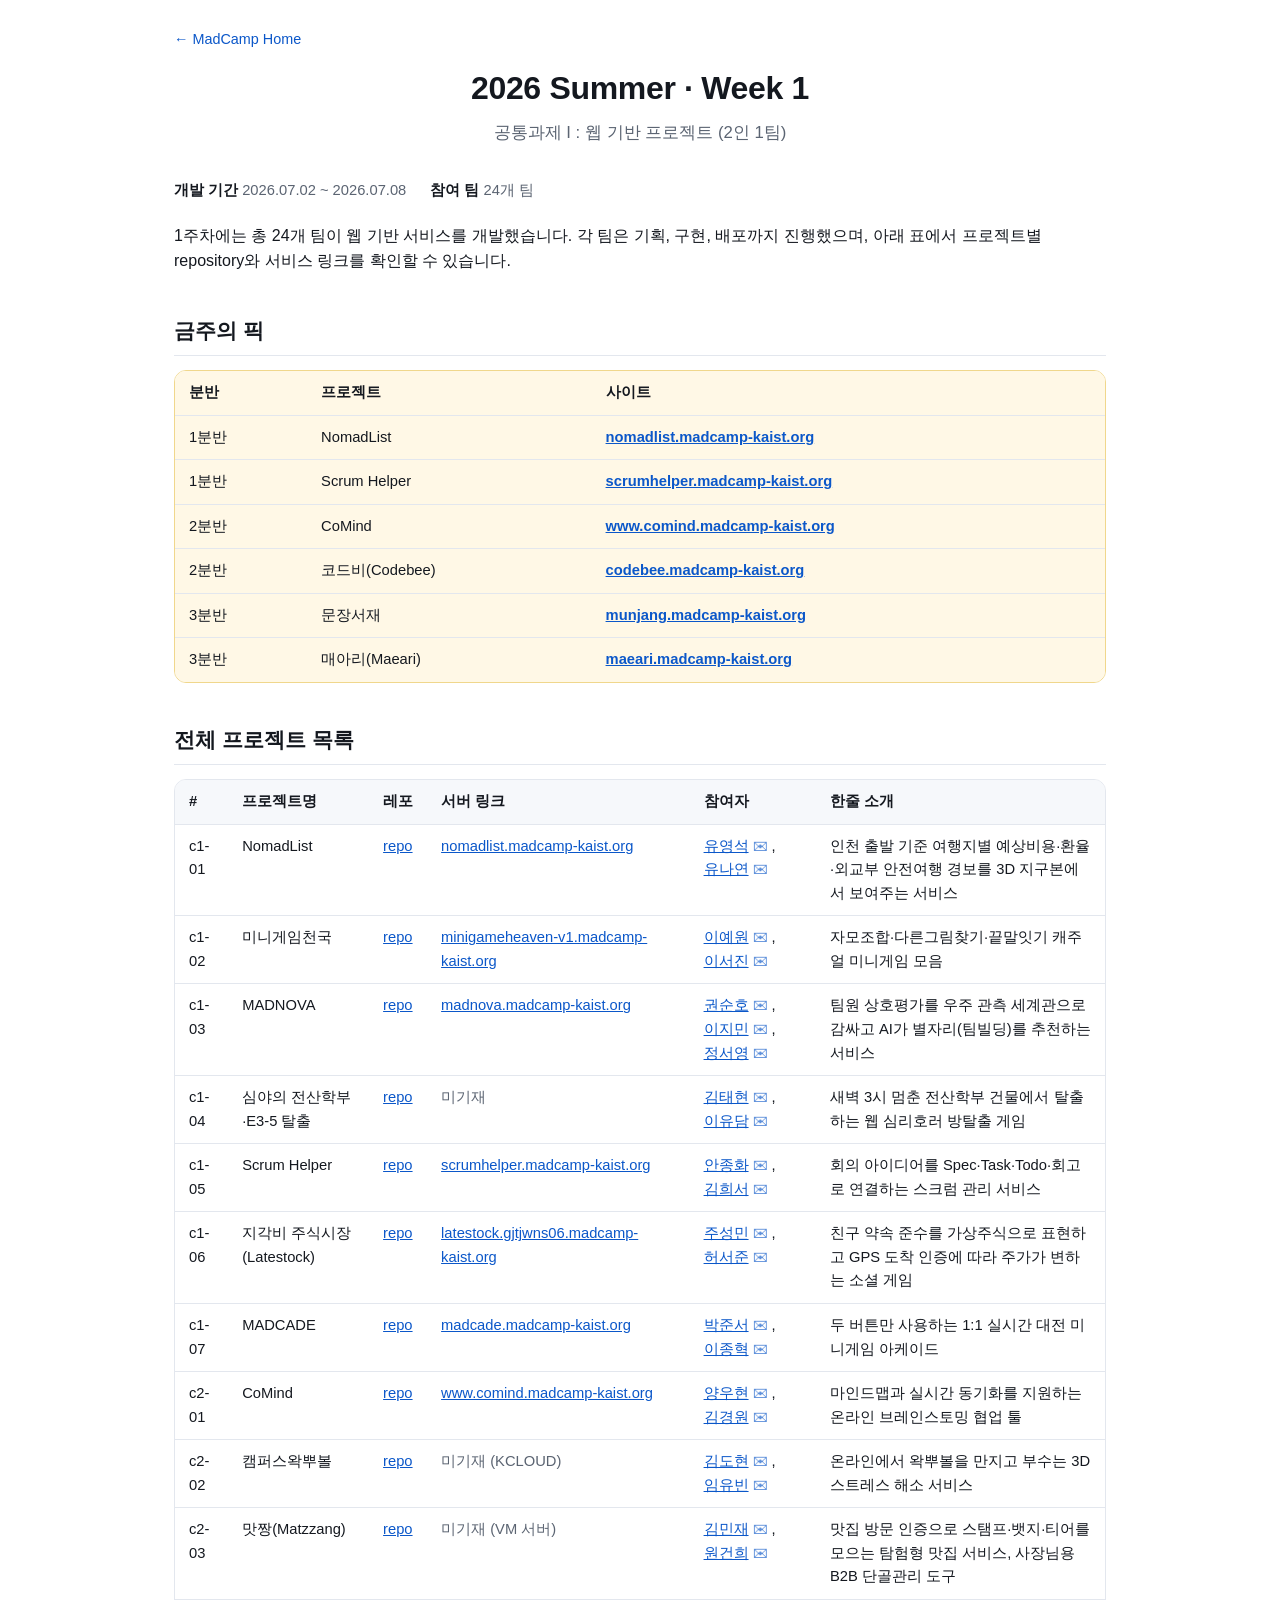
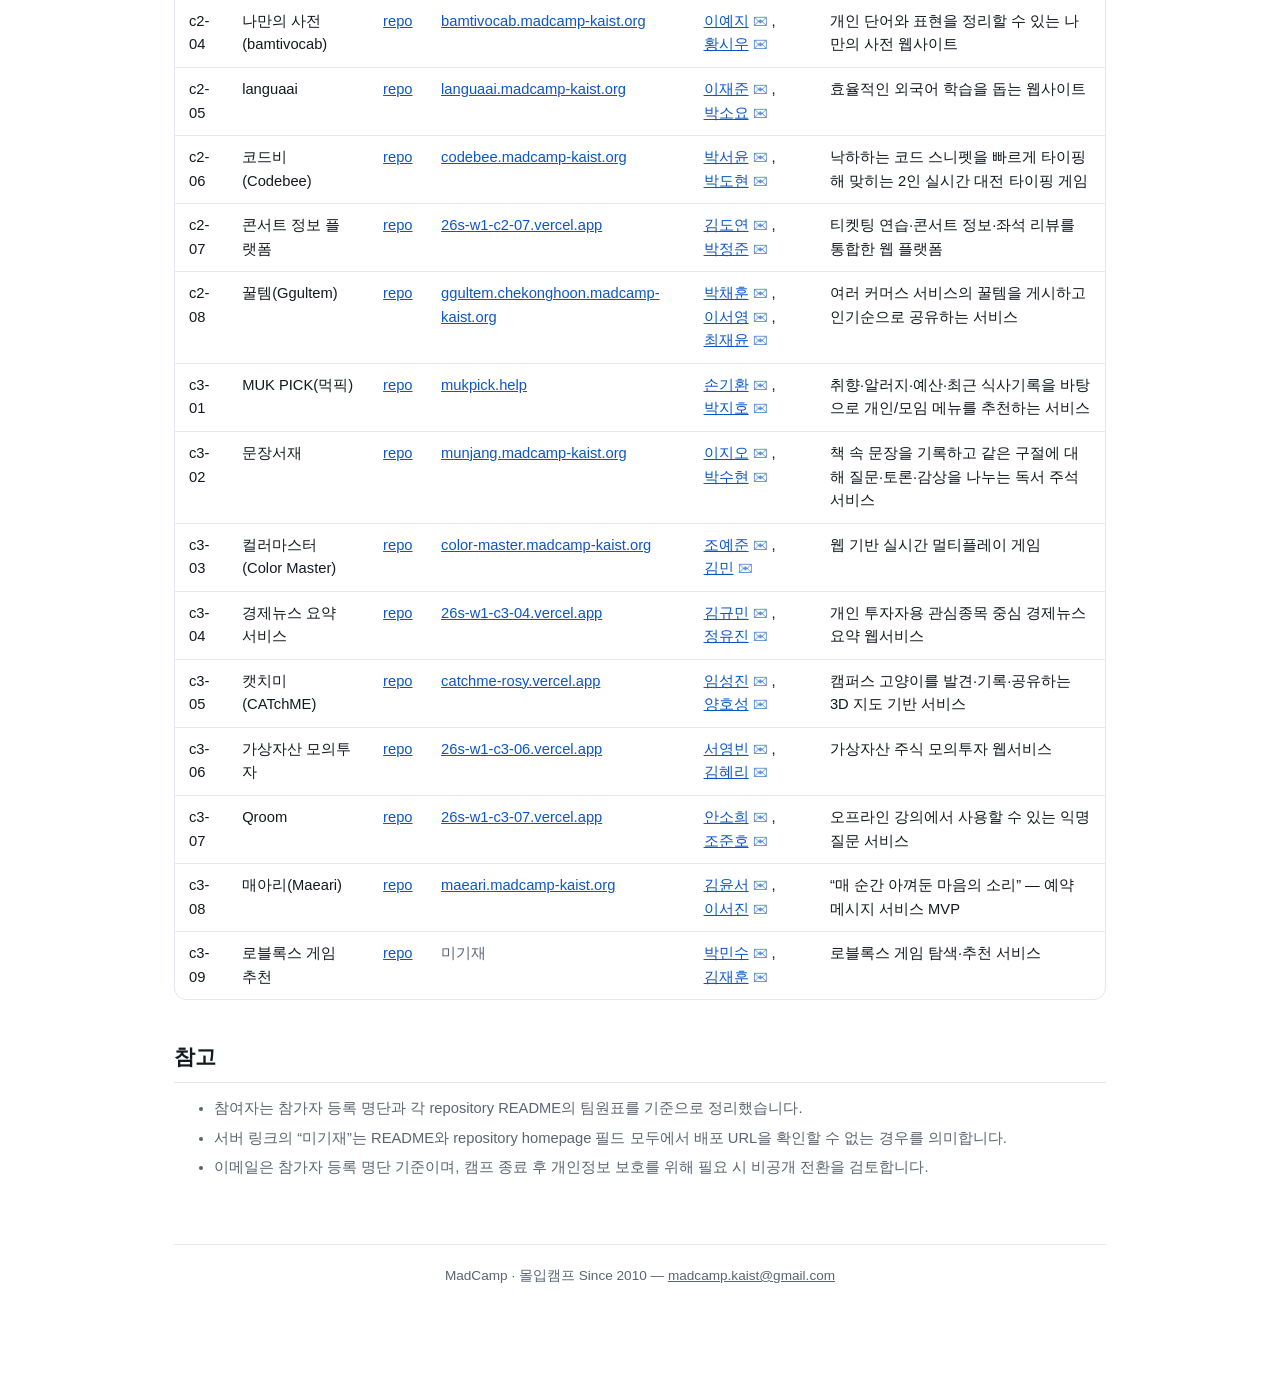
==== archive/2026-summer/week1/index.html @ 5dda91c1 "feat: initial MadCamp Pages site with Week 1 archive Clean standalone HTML archive (no repo chrome) " ====
<!doctype html>
<html lang="ko">
<head>
<meta charset="utf-8" />
<meta name="viewport" content="width=device-width, initial-scale=1" />
<title>2026 Summer · Week 1 — MadCamp Archive</title>
<meta name="description" content="MadCamp 2026 여름학기 1주차 프로젝트 아카이브: 24개 팀 레포, 배포 링크, 참여자, 소개" />
<link rel="stylesheet" href="../../../assets/style.css" />
</head>
<body>
<div class="wrap">

<p class="crumb"><a href="../../../">← MadCamp Home</a></p>

<header class="hero" style="padding-top:8px;">
  <h1>2026 Summer · Week 1</h1>
  <p class="tagline">공통과제 I : 웹 기반 프로젝트 (2인 1팀)</p>
</header>

<div class="meta-row">
  <span><strong>개발 기간</strong> 2026.07.02 ~ 2026.07.08</span>
  <span><strong>참여 팀</strong> 24개 팀</span>
</div>

<p>1주차에는 총 24개 팀이 웹 기반 서비스를 개발했습니다. 각 팀은 기획, 구현, 배포까지 진행했으며, 아래 표에서 프로젝트별 repository와 서비스 링크를 확인할 수 있습니다.</p>

<h2>금주의 픽</h2>
<div class="table-scroll">
<table class="picks">
<thead><tr><th>분반</th><th>프로젝트</th><th>사이트</th></tr></thead>
<tbody>
<tr><td>1분반</td><td>NomadList</td><td><a href="https://nomadlist.madcamp-kaist.org">nomadlist.madcamp-kaist.org</a></td></tr>
<tr><td>1분반</td><td>Scrum Helper</td><td><a href="https://scrumhelper.madcamp-kaist.org">scrumhelper.madcamp-kaist.org</a></td></tr>
<tr><td>2분반</td><td>CoMind</td><td><a href="https://www.comind.madcamp-kaist.org">www.comind.madcamp-kaist.org</a></td></tr>
<tr><td>2분반</td><td>코드비(Codebee)</td><td><a href="https://codebee.madcamp-kaist.org">codebee.madcamp-kaist.org</a></td></tr>
<tr><td>3분반</td><td>문장서재</td><td><a href="https://munjang.madcamp-kaist.org">munjang.madcamp-kaist.org</a></td></tr>
<tr><td>3분반</td><td>매아리(Maeari)</td><td><a href="https://maeari.madcamp-kaist.org">maeari.madcamp-kaist.org</a></td></tr>
</tbody>
</table>
</div>

<h2>전체 프로젝트 목록</h2>
<div class="table-scroll">
<table>
<thead><tr><th>#</th><th>프로젝트명</th><th>레포</th><th>서버 링크</th><th>참여자</th><th>한줄 소개</th></tr></thead>
<tbody>

<tr><td>c1-01</td><td>NomadList</td><td><a href="https://github.com/madcamp-official/26s-w1-c1-01">repo</a></td><td><a href="https://nomadlist.madcamp-kaist.org">nomadlist.madcamp-kaist.org</a></td>
<td class="people"><a href="https://github.com/yskstuff">유영석</a><a class="mail" href="mailto:yskstuff@kaist.ac.kr">✉</a>, <a href="https://github.com/yxxnxyxxn">유나연</a><a class="mail" href="mailto:y0xnxyx0n@gmail.com">✉</a></td>
<td>인천 출발 기준 여행지별 예상비용·환율·외교부 안전여행 경보를 3D 지구본에서 보여주는 서비스</td></tr>

<tr><td>c1-02</td><td>미니게임천국</td><td><a href="https://github.com/madcamp-official/26s-w1-c1-02">repo</a></td><td><a href="https://minigameheaven-v1.madcamp-kaist.org">minigameheaven-v1.madcamp-kaist.org</a></td>
<td class="people"><a href="https://github.com/ywlee1127">이예원</a><a class="mail" href="mailto:ywlovejk1127@naver.com">✉</a>, <a href="https://github.com/seojinnlee">이서진</a><a class="mail" href="mailto:leeseojin28@naver.com">✉</a></td>
<td>자모조합·다른그림찾기·끝말잇기 캐주얼 미니게임 모음</td></tr>

<tr><td>c1-03</td><td>MADNOVA</td><td><a href="https://github.com/madcamp-official/26s-w1-c1-03">repo</a></td><td><a href="https://madnova.madcamp-kaist.org">madnova.madcamp-kaist.org</a></td>
<td class="people"><a href="https://github.com/rth934">권순호</a><a class="mail" href="mailto:rnjstnsgh0524@gmail.com">✉</a>, <a href="https://github.com/ljm030206">이지민</a><a class="mail" href="mailto:ljm030206@kaist.ac.kr">✉</a>, <a href="https://github.com/seooyy">정서영</a><a class="mail" href="mailto:seoyoung040124@naver.com">✉</a></td>
<td>팀원 상호평가를 우주 관측 세계관으로 감싸고 AI가 별자리(팀빌딩)를 추천하는 서비스</td></tr>

<tr><td>c1-04</td><td>심야의 전산학부·E3-5 탈출</td><td><a href="https://github.com/madcamp-official/26s-w1-c1-04">repo</a></td><td class="muted">미기재</td>
<td class="people"><a href="https://github.com/terry2549">김태현</a><a class="mail" href="mailto:terry2549@kaist.ac.kr">✉</a>, <a href="https://github.com/omok00">이유담</a><a class="mail" href="mailto:yudam3825@gmail.com">✉</a></td>
<td>새벽 3시 멈춘 전산학부 건물에서 탈출하는 웹 심리호러 방탈출 게임</td></tr>

<tr><td>c1-05</td><td>Scrum Helper</td><td><a href="https://github.com/madcamp-official/26s-w1-c1-05">repo</a></td><td><a href="https://scrumhelper.madcamp-kaist.org">scrumhelper.madcamp-kaist.org</a></td>
<td class="people"><a href="https://github.com/anjonghwa0">안종화</a><a class="mail" href="mailto:anjonghwa@kaist.ac.kr">✉</a>, <a href="https://github.com/grace0068">김희서</a><a class="mail" href="mailto:graceheeseo@gmail.com">✉</a></td>
<td>회의 아이디어를 Spec·Task·Todo·회고로 연결하는 스크럼 관리 서비스</td></tr>

<tr><td>c1-06</td><td>지각비 주식시장(Latestock)</td><td><a href="https://github.com/madcamp-official/26s-w1-c1-06">repo</a></td><td><a href="https://latestock.gjtjwns06.madcamp-kaist.org">latestock.gjtjwns06.madcamp-kaist.org</a></td>
<td class="people"><a href="https://github.com/iconflorinity">주성민</a><a class="mail" href="mailto:iconflorinity@kaist.ac.kr">✉</a>, <a href="https://github.com/gjtjwns06-ui">허서준</a><a class="mail" href="mailto:gjtjwns06@gmail.com">✉</a></td>
<td>친구 약속 준수를 가상주식으로 표현하고 GPS 도착 인증에 따라 주가가 변하는 소셜 게임</td></tr>

<tr><td>c1-07</td><td>MADCADE</td><td><a href="https://github.com/madcamp-official/26s-w1-c1-07">repo</a></td><td><a href="https://madcade.madcamp-kaist.org">madcade.madcamp-kaist.org</a></td>
<td class="people"><a href="https://github.com/bjsbest">박준서</a><a class="mail" href="mailto:bjsbest0326@gmail.com">✉</a>, <a href="https://github.com/jonghklee">이종혁</a><a class="mail" href="mailto:jonghklee@naver.com">✉</a></td>
<td>두 버튼만 사용하는 1:1 실시간 대전 미니게임 아케이드</td></tr>

<tr><td>c2-01</td><td>CoMind</td><td><a href="https://github.com/madcamp-official/26s-w1-c2-01">repo</a></td><td><a href="https://www.comind.madcamp-kaist.org">www.comind.madcamp-kaist.org</a></td>
<td class="people"><a href="https://github.com/hyun020215">양우현</a><a class="mail" href="mailto:hyun020215@kaist.ac.kr">✉</a>, <a href="https://github.com/kkw610">김경원</a><a class="mail" href="mailto:kkw61976@gmail.com">✉</a></td>
<td>마인드맵과 실시간 동기화를 지원하는 온라인 브레인스토밍 협업 툴</td></tr>

<tr><td>c2-02</td><td>캠퍼스왁뿌볼</td><td><a href="https://github.com/madcamp-official/26s-w1-c2-02">repo</a></td><td class="muted">미기재 (KCLOUD)</td>
<td class="people"><a href="https://github.com/KimDoDohyeon">김도현</a><a class="mail" href="mailto:dh0802172839@kaist.ac.kr">✉</a>, <a href="https://github.com/lunar-yoobin">임유빈</a><a class="mail" href="mailto:angla2002@snu.ac.kr">✉</a></td>
<td>온라인에서 왁뿌볼을 만지고 부수는 3D 스트레스 해소 서비스</td></tr>

<tr><td>c2-03</td><td>맛짱(Matzzang)</td><td><a href="https://github.com/madcamp-official/26s-w1-c2-03">repo</a></td><td class="muted">미기재 (VM 서버)</td>
<td class="people"><a href="https://github.com/Kminj2296">김민재</a><a class="mail" href="mailto:mjkim2296@unist.ac.kr">✉</a>, <a href="https://github.com/wongunhui0514">원건희</a><a class="mail" href="mailto:for20wgh0514@kaist.ac.kr">✉</a></td>
<td>맛집 방문 인증으로 스탬프·뱃지·티어를 모으는 탐험형 맛집 서비스, 사장님용 B2B 단골관리 도구</td></tr>

<tr><td>c2-04</td><td>나만의 사전(bamtivocab)</td><td><a href="https://github.com/madcamp-official/26s-w1-c2-04">repo</a></td><td><a href="https://bamtivocab.madcamp-kaist.org">bamtivocab.madcamp-kaist.org</a></td>
<td class="people"><a href="https://github.com/yeochi369">이예지</a><a class="mail" href="mailto:yeochi369@kaist.ac.kr">✉</a>, <a href="https://github.com/ssiuuuuuu">황시우</a><a class="mail" href="mailto:hwangshiwoo1@naver.com">✉</a></td>
<td>개인 단어와 표현을 정리할 수 있는 나만의 사전 웹사이트</td></tr>

<tr><td>c2-05</td><td>languaai</td><td><a href="https://github.com/madcamp-official/26s-w1-c2-05">repo</a></td><td><a href="https://languaai.madcamp-kaist.org">languaai.madcamp-kaist.org</a></td>
<td class="people"><a href="https://github.com/dannyiscard">이재준</a><a class="mail" href="mailto:danny020514@kaist.ac.kr">✉</a>, <a href="https://github.com/oyossss">박소요</a><a class="mail" href="mailto:parksoyo134@sookmyung.ac.kr">✉</a></td>
<td>효율적인 외국어 학습을 돕는 웹사이트</td></tr>

<tr><td>c2-06</td><td>코드비(Codebee)</td><td><a href="https://github.com/madcamp-official/26s-w1-c2-06">repo</a></td><td><a href="https://codebee.madcamp-kaist.org">codebee.madcamp-kaist.org</a></td>
<td class="people"><a href="https://github.com/banunas">박서윤</a><a class="mail" href="mailto:seoyoon1@ewha.ac.kr">✉</a>, <a href="https://github.com/dotori235">박도현</a><a class="mail" href="mailto:pdohyun4307@gmail.com">✉</a></td>
<td>낙하하는 코드 스니펫을 빠르게 타이핑해 맞히는 2인 실시간 대전 타이핑 게임</td></tr>

<tr><td>c2-07</td><td>콘서트 정보 플랫폼</td><td><a href="https://github.com/madcamp-official/26s-w1-c2-07">repo</a></td><td><a href="https://26s-w1-c2-07.vercel.app">26s-w1-c2-07.vercel.app</a></td>
<td class="people"><a href="https://github.com/doyeonid">김도연</a><a class="mail" href="mailto:doyeon05@hanyang.ac.kr">✉</a>, <a href="https://github.com/jungjun0708">박정준</a><a class="mail" href="mailto:jungjun0708@g.skku.edu">✉</a></td>
<td>티켓팅 연습·콘서트 정보·좌석 리뷰를 통합한 웹 플랫폼</td></tr>

<tr><td>c2-08</td><td>꿀템(Ggultem)</td><td><a href="https://github.com/madcamp-official/26s-w1-c2-08">repo</a></td><td><a href="https://ggultem.chekonghoon.madcamp-kaist.org">ggultem.chekonghoon.madcamp-kaist.org</a></td>
<td class="people"><a href="https://github.com/chek737">박채훈</a><a class="mail" href="mailto:chekonghoon@gmail.com">✉</a>, <a href="https://github.com/sksy930">이서영</a><a class="mail" href="mailto:sy951020@gmail.com">✉</a>, <a href="https://github.com/Jaeyun-18">최재윤</a><a class="mail" href="mailto:yun031122@kaist.ac.kr">✉</a></td>
<td>여러 커머스 서비스의 꿀템을 게시하고 인기순으로 공유하는 서비스</td></tr>

<tr><td>c3-01</td><td>MUK PICK(먹픽)</td><td><a href="https://github.com/madcamp-official/26s-w1-c3-01">repo</a></td><td><a href="https://www.mukpick.help">mukpick.help</a></td>
<td class="people"><a href="https://github.com/Kihwan819">손기환</a><a class="mail" href="mailto:skh4535@kaist.ac.kr">✉</a>, <a href="https://github.com/batiger00">박지호</a><a class="mail" href="mailto:batiger00@unist.ac.kr">✉</a></td>
<td>취향·알러지·예산·최근 식사기록을 바탕으로 개인/모임 메뉴를 추천하는 서비스</td></tr>

<tr><td>c3-02</td><td>문장서재</td><td><a href="https://github.com/madcamp-official/26s-w1-c3-02">repo</a></td><td><a href="https://munjang.madcamp-kaist.org">munjang.madcamp-kaist.org</a></td>
<td class="people"><a href="https://github.com/easy0131">이지오</a><a class="mail" href="mailto:easy_o@kaist.ac.kr">✉</a>, <a href="https://github.com/suh1088">박수현</a><a class="mail" href="mailto:suh1088@naver.com">✉</a></td>
<td>책 속 문장을 기록하고 같은 구절에 대해 질문·토론·감상을 나누는 독서 주석 서비스</td></tr>

<tr><td>c3-03</td><td>컬러마스터(Color Master)</td><td><a href="https://github.com/madcamp-official/26s-w1-c3-03">repo</a></td><td><a href="https://color-master.madcamp-kaist.org">color-master.madcamp-kaist.org</a></td>
<td class="people"><a href="https://github.com/jossi-jossi">조예준</a><a class="mail" href="mailto:yjc030627@kaist.ac.kr">✉</a>, <a href="https://github.com/7immin">김민</a><a class="mail" href="mailto:rlaals19@ewha.ac.kr">✉</a></td>
<td>웹 기반 실시간 멀티플레이 게임</td></tr>

<tr><td>c3-04</td><td>경제뉴스 요약 서비스</td><td><a href="https://github.com/madcamp-official/26s-w1-c3-04">repo</a></td><td><a href="https://26s-w1-c3-04.vercel.app">26s-w1-c3-04.vercel.app</a></td>
<td class="people"><a href="https://github.com/rbalskim">김규민</a><a class="mail" href="mailto:gyumin3789@gmail.com">✉</a>, <a href="https://github.com/yujin923">정유진</a><a class="mail" href="mailto:ekdtlsdmssnrn@naver.com">✉</a></td>
<td>개인 투자자용 관심종목 중심 경제뉴스 요약 웹서비스</td></tr>

<tr><td>c3-05</td><td>캣치미(CATchME)</td><td><a href="https://github.com/madcamp-official/26s-w1-c3-05">repo</a></td><td><a href="https://catchme-rosy.vercel.app">catchme-rosy.vercel.app</a></td>
<td class="people"><a href="https://github.com/nounmoumn">임성진</a><a class="mail" href="mailto:limsj289714@gmail.com">✉</a>, <a href="https://github.com/hoseong02">양호성</a><a class="mail" href="mailto:yhs0405@kaist.ac.kr">✉</a></td>
<td>캠퍼스 고양이를 발견·기록·공유하는 3D 지도 기반 서비스</td></tr>

<tr><td>c3-06</td><td>가상자산 모의투자</td><td><a href="https://github.com/madcamp-official/26s-w1-c3-06">repo</a></td><td><a href="https://26s-w1-c3-06.vercel.app">26s-w1-c3-06.vercel.app</a></td>
<td class="people"><a href="https://github.com/izayoieosd">서영빈</a><a class="mail" href="mailto:emissary@kaist.ac.kr">✉</a>, <a href="https://github.com/ireyhye">김혜리</a><a class="mail" href="mailto:hrbelle@gmail.com">✉</a></td>
<td>가상자산 주식 모의투자 웹서비스</td></tr>

<tr><td>c3-07</td><td>Qroom</td><td><a href="https://github.com/madcamp-official/26s-w1-c3-07">repo</a></td><td><a href="https://26s-w1-c3-07.vercel.app">26s-w1-c3-07.vercel.app</a></td>
<td class="people"><a href="https://github.com/soheean1370">안소희</a><a class="mail" href="mailto:soheean1370@gmail.com">✉</a>, <a href="https://github.com/milleion">조준호</a><a class="mail" href="mailto:junhojo@kaist.ac.kr">✉</a></td>
<td>오프라인 강의에서 사용할 수 있는 익명 질문 서비스</td></tr>

<tr><td>c3-08</td><td>매아리(Maeari)</td><td><a href="https://github.com/madcamp-official/26s-w1-c3-08">repo</a></td><td><a href="https://maeari.madcamp-kaist.org">maeari.madcamp-kaist.org</a></td>
<td class="people"><a href="https://github.com/westyoon">김윤서</a><a class="mail" href="mailto:yoonseo1130@naver.com">✉</a>, <a href="https://github.com/tjwls8912">이서진</a><a class="mail" href="mailto:tjwls8912@kaist.ac.kr">✉</a></td>
<td>&ldquo;매 순간 아껴둔 마음의 소리&rdquo; — 예약 메시지 서비스 MVP</td></tr>

<tr><td>c3-09</td><td>로블록스 게임 추천</td><td><a href="https://github.com/madcamp-official/26s-w1-c3-09">repo</a></td><td class="muted">미기재</td>
<td class="people"><a href="https://github.com/miinspp">박민수</a><a class="mail" href="mailto:qkralstn8332@hanyang.ac.kr">✉</a>, <a href="https://github.com/superloser030">김재훈</a><a class="mail" href="mailto:sunboy7594@gmail.com">✉</a></td>
<td>로블록스 게임 탐색·추천 서비스</td></tr>

</tbody>
</table>
</div>

<h2>참고</h2>
<ul class="notes">
<li>참여자는 참가자 등록 명단과 각 repository README의 팀원표를 기준으로 정리했습니다.</li>
<li>서버 링크의 &ldquo;미기재&rdquo;는 README와 repository homepage 필드 모두에서 배포 URL을 확인할 수 없는 경우를 의미합니다.</li>
<li>이메일은 참가자 등록 명단 기준이며, 캠프 종료 후 개인정보 보호를 위해 필요 시 비공개 전환을 검토합니다.</li>
</ul>

<footer>
  MadCamp · 몰입캠프 Since 2010 — <a href="mailto:madcamp.kaist@gmail.com">madcamp.kaist@gmail.com</a>
</footer>

</div>
</body>
</html>
---- assets/style.css ----
:root {
  --accent: #004191;
  --accent-soft: #e8f0fc;
  --bg: #ffffff;
  --bg-elevated: #f6f8fb;
  --text: #14181f;
  --text-muted: #5b6472;
  --border: #e3e7ee;
  --pick-bg: #fff8e6;
  --pick-border: #f0d78c;
  --radius: 12px;
  --max-width: 980px;
  --link: #0b57c9;
}

@media (prefers-color-scheme: dark) {
  :root {
    --accent: #6ba0ff;
    --accent-soft: #16233b;
    --bg: #0f1115;
    --bg-elevated: #171a21;
    --text: #e7eaf0;
    --text-muted: #9aa3b2;
    --border: #262b34;
    --pick-bg: #241f10;
    --pick-border: #4a3c14;
    --link: #7fb0ff;
  }
}

:root[data-theme="dark"] {
  --accent: #6ba0ff;
  --accent-soft: #16233b;
  --bg: #0f1115;
  --bg-elevated: #171a21;
  --text: #e7eaf0;
  --text-muted: #9aa3b2;
  --border: #262b34;
  --pick-bg: #241f10;
  --pick-border: #4a3c14;
  --link: #7fb0ff;
}

:root[data-theme="light"] {
  --accent: #004191;
  --accent-soft: #e8f0fc;
  --bg: #ffffff;
  --bg-elevated: #f6f8fb;
  --text: #14181f;
  --text-muted: #5b6472;
  --border: #e3e7ee;
  --pick-bg: #fff8e6;
  --pick-border: #f0d78c;
  --link: #0b57c9;
}

* { box-sizing: border-box; }

body {
  margin: 0;
  background: var(--bg);
  color: var(--text);
  font-family: -apple-system, BlinkMacSystemFont, "Segoe UI", Pretendard, "Apple SD Gothic Neo", Roboto, Helvetica, Arial, sans-serif;
  line-height: 1.6;
  font-size: 16px;
}

.wrap {
  max-width: var(--max-width);
  margin: 0 auto;
  padding: 0 24px 96px;
}

.banner {
  width: 100%;
  max-height: 220px;
  object-fit: cover;
  display: block;
}

header.hero {
  text-align: center;
  padding: 40px 0 8px;
}

header.hero h1 {
  font-size: 2rem;
  margin: 0 0 6px;
  letter-spacing: -0.01em;
}

header.hero p.tagline {
  color: var(--text-muted);
  margin: 0 0 20px;
  font-size: 1.05rem;
}

.badges {
  display: flex;
  gap: 8px;
  justify-content: center;
  flex-wrap: wrap;
  margin-bottom: 16px;
}

.badge {
  display: inline-block;
  background: var(--accent);
  color: #fff;
  font-size: 0.75rem;
  font-weight: 600;
  padding: 5px 12px;
  border-radius: 999px;
  letter-spacing: 0.02em;
}

.nav-links {
  display: flex;
  gap: 18px;
  justify-content: center;
  flex-wrap: wrap;
  margin-bottom: 32px;
  font-size: 0.95rem;
}

.nav-links a { color: var(--link); text-decoration: none; font-weight: 600; }
.nav-links a:hover { text-decoration: underline; }

.crumb {
  font-size: 0.9rem;
  color: var(--text-muted);
  margin: 28px 0 4px;
}
.crumb a { color: var(--link); text-decoration: none; }
.crumb a:hover { text-decoration: underline; }

h2 {
  font-size: 1.3rem;
  margin: 40px 0 14px;
  padding-bottom: 8px;
  border-bottom: 1px solid var(--border);
}

h3 {
  font-size: 1.05rem;
  margin: 28px 0 10px;
}

p { color: var(--text); }
p.muted, .muted { color: var(--text-muted); }

a { color: var(--link); }

.meta-row {
  display: flex;
  gap: 24px;
  flex-wrap: wrap;
  margin: 4px 0 20px;
  font-size: 0.92rem;
  color: var(--text-muted);
}
.meta-row strong { color: var(--text); }

.table-scroll {
  overflow-x: auto;
  border: 1px solid var(--border);
  border-radius: var(--radius);
  margin: 14px 0 8px;
}

table {
  border-collapse: collapse;
  width: 100%;
  font-size: 0.92rem;
  min-width: 640px;
}

th, td {
  padding: 10px 14px;
  text-align: left;
  border-bottom: 1px solid var(--border);
  vertical-align: top;
}

th {
  background: var(--bg-elevated);
  font-weight: 600;
  white-space: nowrap;
  position: sticky;
  top: 0;
}

tr:last-child td { border-bottom: none; }
tr:hover td { background: var(--bg-elevated); }

table.picks td:nth-child(3) a {
  font-weight: 600;
}

table.picks {
  background: var(--pick-bg);
}
table.picks th {
  background: var(--pick-bg);
}
.table-scroll:has(table.picks) {
  border-color: var(--pick-border);
}

.mono { font-variant-numeric: tabular-nums; }

.people a { white-space: nowrap; margin-right: 4px; }
.mail { opacity: 0.65; text-decoration: none; }
.mail:hover { opacity: 1; }

.status-done { color: #1a8a4a; font-weight: 600; }
.status-progress { color: var(--accent); font-weight: 600; }
.status-pending { color: var(--text-muted); }

ul.notes { color: var(--text-muted); font-size: 0.92rem; }
ul.notes li { margin-bottom: 6px; }

footer {
  margin-top: 64px;
  padding-top: 20px;
  border-top: 1px solid var(--border);
  text-align: center;
  color: var(--text-muted);
  font-size: 0.85rem;
}
footer a { color: var(--text-muted); }
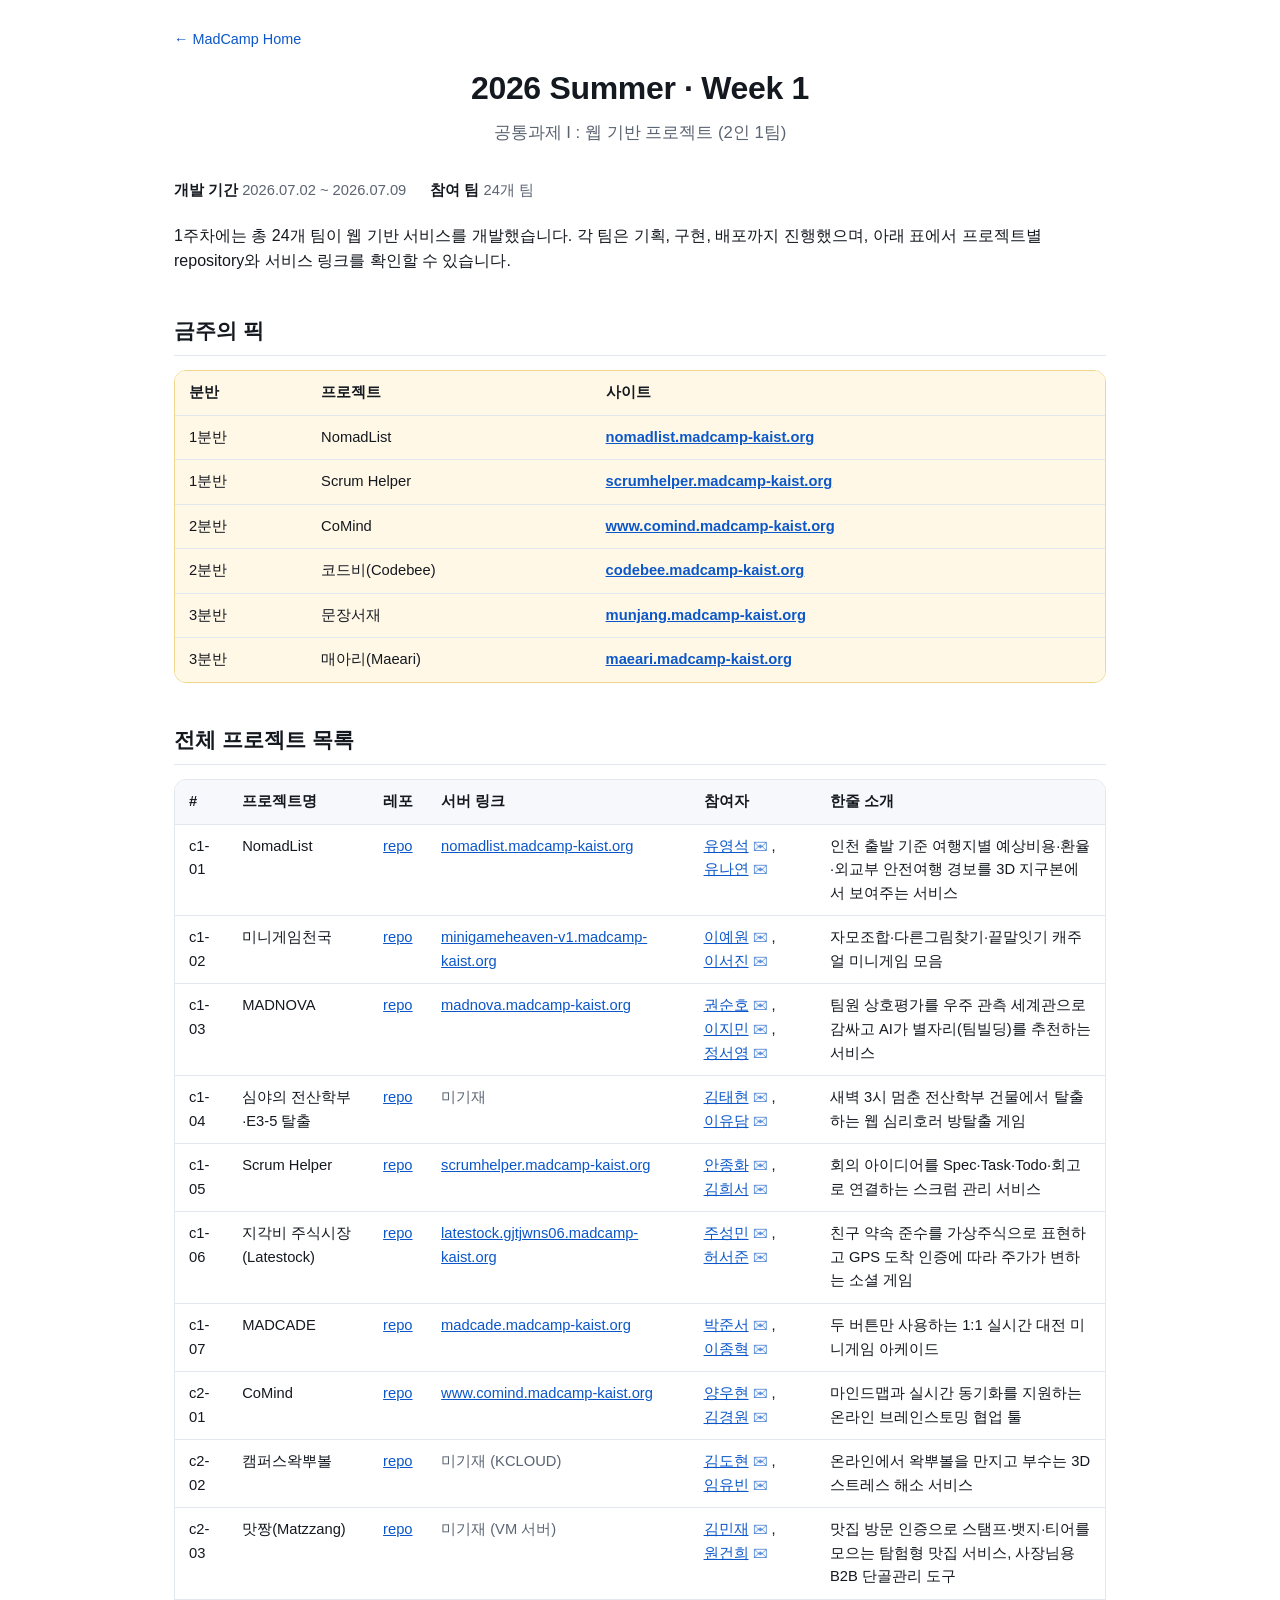
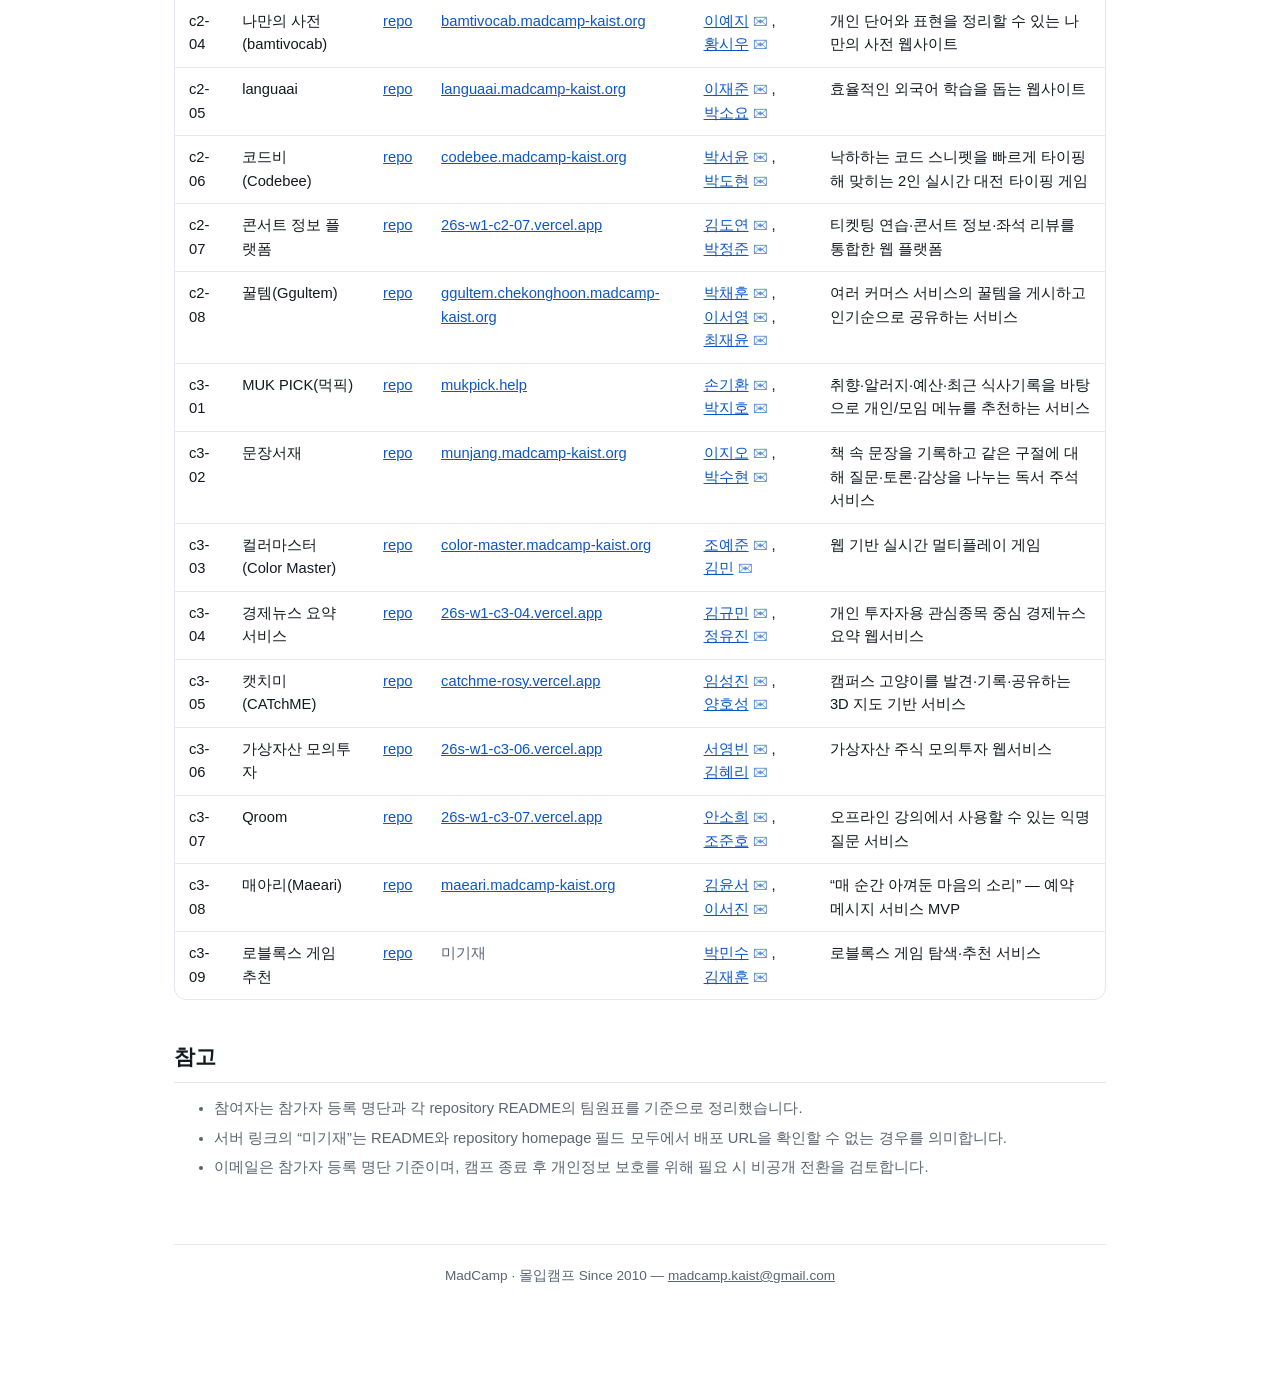
==== commit c543d0d2: "fix: correct Week 1 end date to 2026.07.09 Co-Authored-By: Claude Sonnet 5 <noreply@anthropic.com>" ====
--- a/archive/2026-summer/week1/index.html
+++ b/archive/2026-summer/week1/index.html
@@ -18,7 +18,7 @@
 </header>
 
 <div class="meta-row">
-  <span><strong>개발 기간</strong> 2026.07.02 ~ 2026.07.08</span>
+  <span><strong>개발 기간</strong> 2026.07.02 ~ 2026.07.09</span>
   <span><strong>참여 팀</strong> 24개 팀</span>
 </div>
 
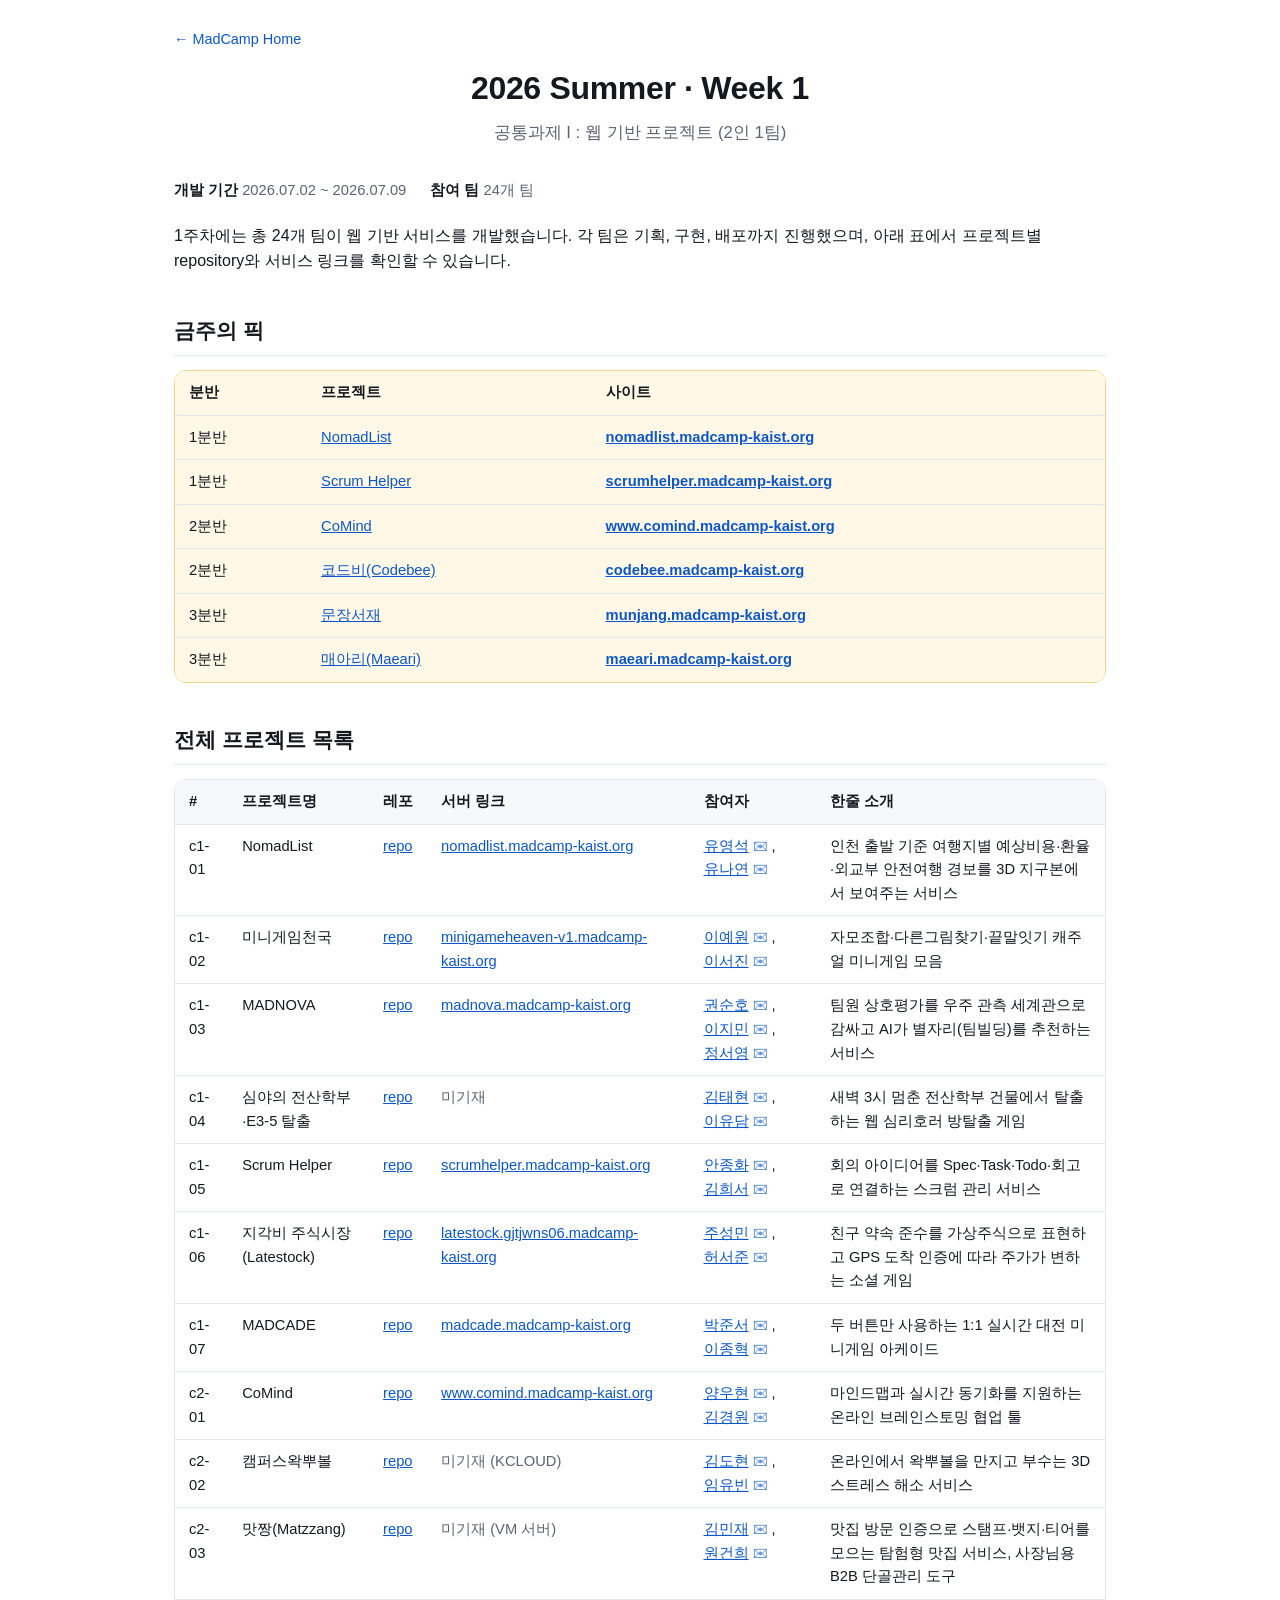
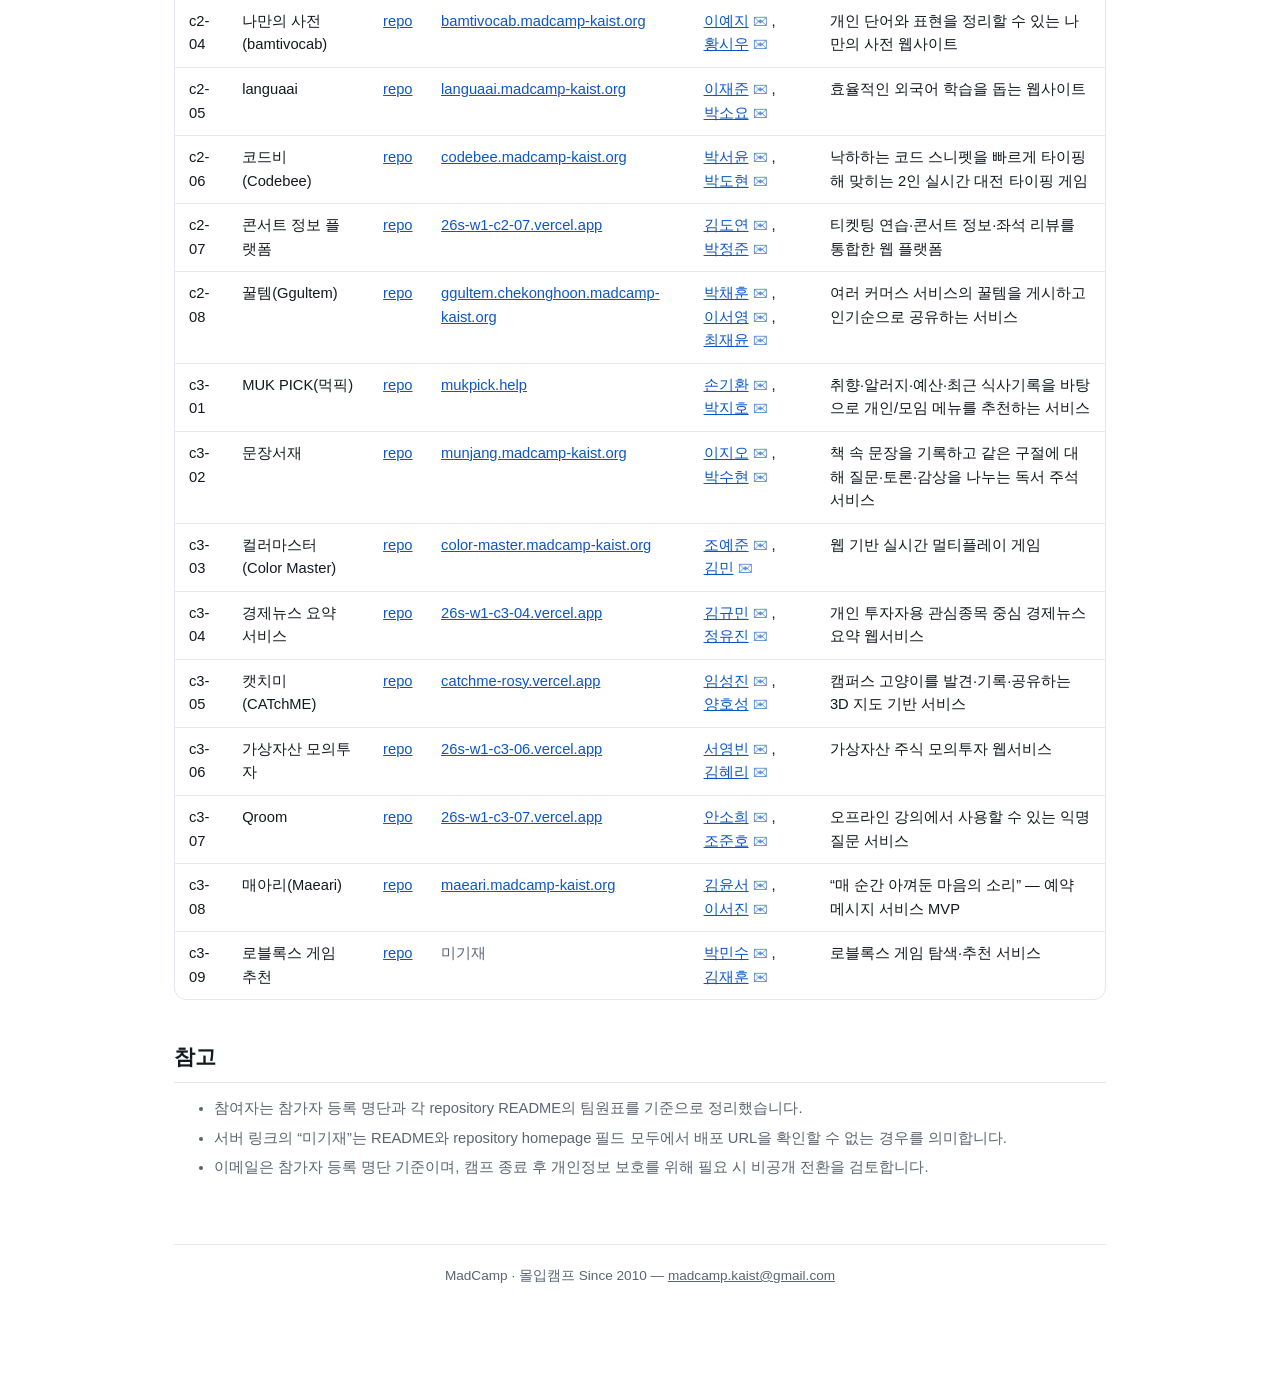
==== commit 808601aa: "feat: link 금주의 픽 project names to their repos Co-Authored-By: Claude Sonnet 5 <noreply@anthropic.com" ====
--- a/archive/2026-summer/week1/index.html
+++ b/archive/2026-summer/week1/index.html
@@ -29,12 +29,12 @@
 <table class="picks">
 <thead><tr><th>분반</th><th>프로젝트</th><th>사이트</th></tr></thead>
 <tbody>
-<tr><td>1분반</td><td>NomadList</td><td><a href="https://nomadlist.madcamp-kaist.org">nomadlist.madcamp-kaist.org</a></td></tr>
-<tr><td>1분반</td><td>Scrum Helper</td><td><a href="https://scrumhelper.madcamp-kaist.org">scrumhelper.madcamp-kaist.org</a></td></tr>
-<tr><td>2분반</td><td>CoMind</td><td><a href="https://www.comind.madcamp-kaist.org">www.comind.madcamp-kaist.org</a></td></tr>
-<tr><td>2분반</td><td>코드비(Codebee)</td><td><a href="https://codebee.madcamp-kaist.org">codebee.madcamp-kaist.org</a></td></tr>
-<tr><td>3분반</td><td>문장서재</td><td><a href="https://munjang.madcamp-kaist.org">munjang.madcamp-kaist.org</a></td></tr>
-<tr><td>3분반</td><td>매아리(Maeari)</td><td><a href="https://maeari.madcamp-kaist.org">maeari.madcamp-kaist.org</a></td></tr>
+<tr><td>1분반</td><td><a href="https://github.com/madcamp-official/26s-w1-c1-01">NomadList</a></td><td><a href="https://nomadlist.madcamp-kaist.org">nomadlist.madcamp-kaist.org</a></td></tr>
+<tr><td>1분반</td><td><a href="https://github.com/madcamp-official/26s-w1-c1-05">Scrum Helper</a></td><td><a href="https://scrumhelper.madcamp-kaist.org">scrumhelper.madcamp-kaist.org</a></td></tr>
+<tr><td>2분반</td><td><a href="https://github.com/madcamp-official/26s-w1-c2-01">CoMind</a></td><td><a href="https://www.comind.madcamp-kaist.org">www.comind.madcamp-kaist.org</a></td></tr>
+<tr><td>2분반</td><td><a href="https://github.com/madcamp-official/26s-w1-c2-06">코드비(Codebee)</a></td><td><a href="https://codebee.madcamp-kaist.org">codebee.madcamp-kaist.org</a></td></tr>
+<tr><td>3분반</td><td><a href="https://github.com/madcamp-official/26s-w1-c3-02">문장서재</a></td><td><a href="https://munjang.madcamp-kaist.org">munjang.madcamp-kaist.org</a></td></tr>
+<tr><td>3분반</td><td><a href="https://github.com/madcamp-official/26s-w1-c3-08">매아리(Maeari)</a></td><td><a href="https://maeari.madcamp-kaist.org">maeari.madcamp-kaist.org</a></td></tr>
 </tbody>
 </table>
 </div>
--- a/assets/style.css
+++ b/assets/style.css
@@ -71,11 +71,17 @@
   padding: 0 24px 96px;
 }
 
+.hero-card {
+  background: #ffffff;
+  padding: 28px 0 36px;
+}
+
 .banner {
+  display: block;
   width: 100%;
-  max-height: 220px;
-  object-fit: cover;
-  display: block;
+  max-width: 280px;
+  height: auto;
+  margin: 0 auto;
 }
 
 header.hero {
@@ -93,6 +99,23 @@
   color: var(--text-muted);
   margin: 0 0 20px;
   font-size: 1.05rem;
+}
+
+/* .hero-card is a fixed white surface (matches the banner image's
+   white background) so its text/links stay dark-on-white in both
+   themes instead of following the page's dark-mode variables. */
+.hero-card header.hero h1,
+.hero-card header.hero p.tagline {
+  color: #14181f;
+}
+.hero-card header.hero p.tagline {
+  color: #5b6472;
+}
+.hero-card .badge {
+  background: #004191;
+}
+.hero-card .nav-links a {
+  color: #0b57c9;
 }
 
 .badges {
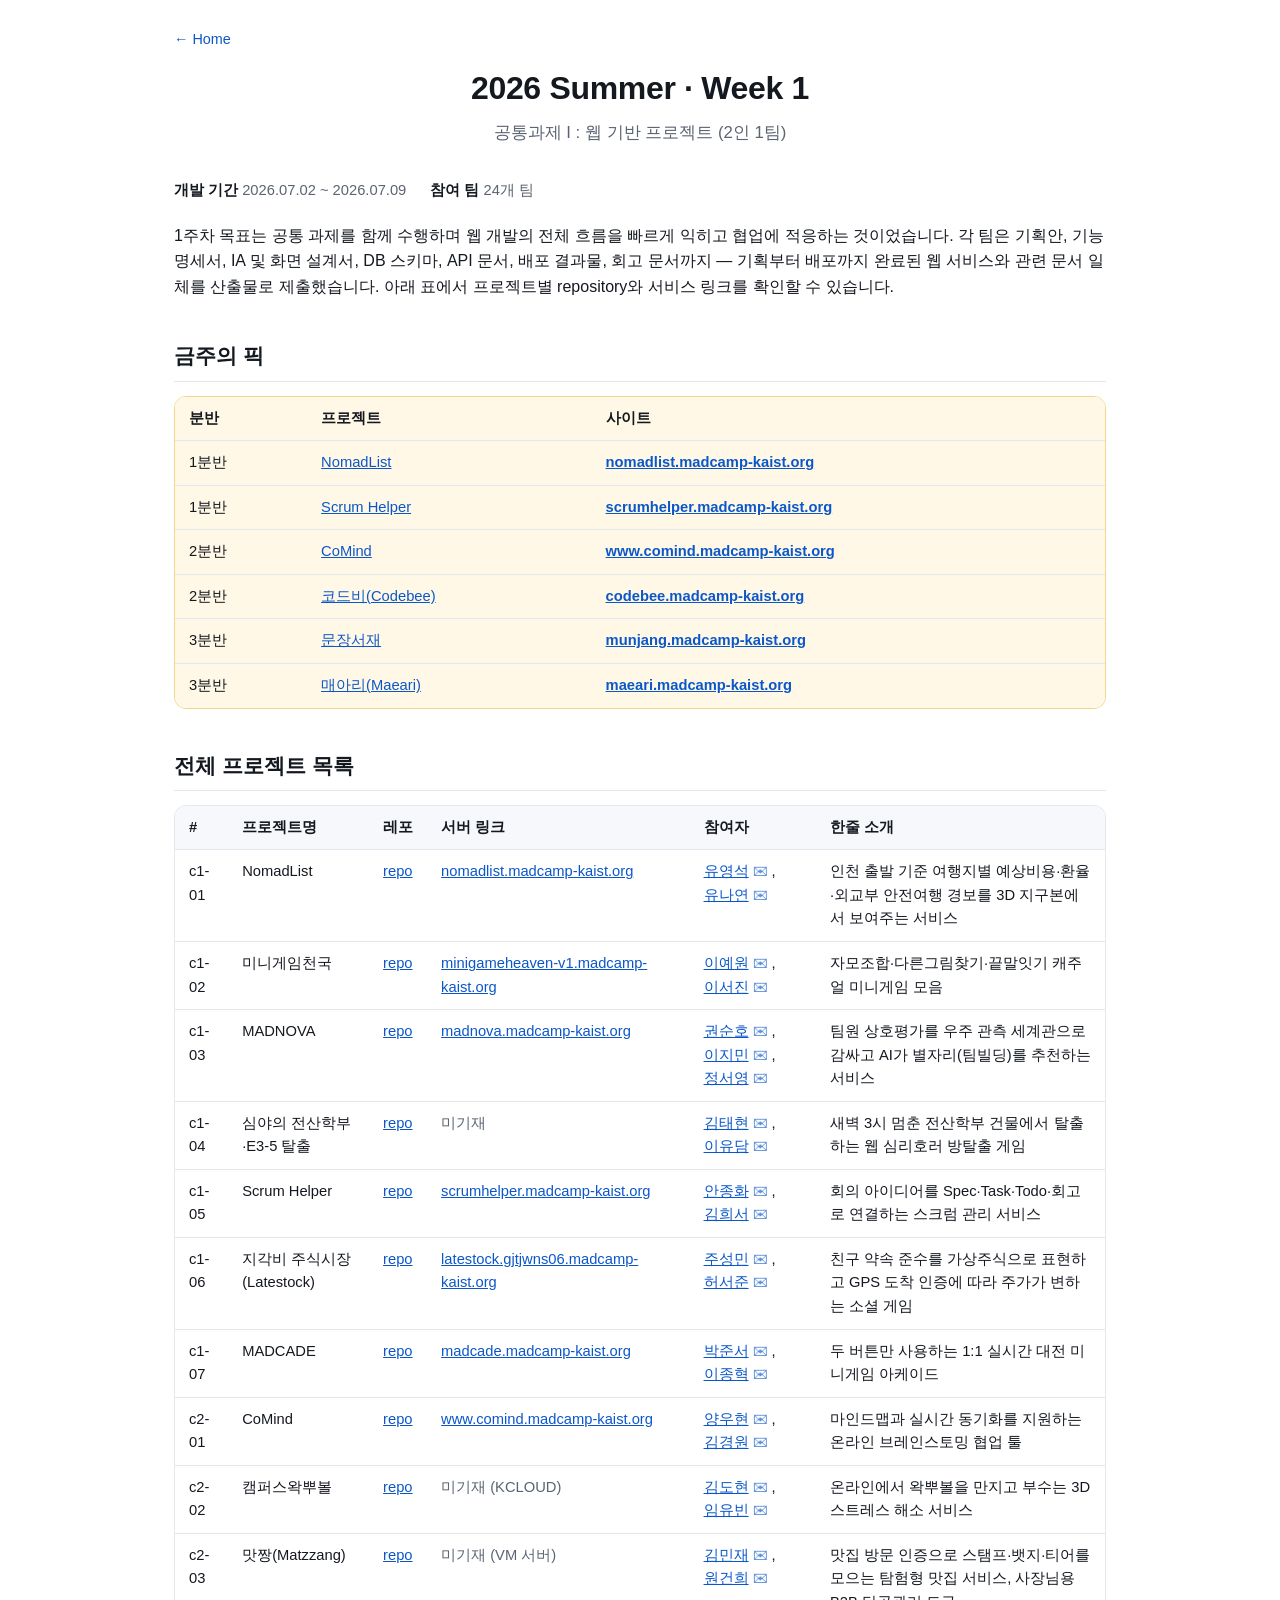
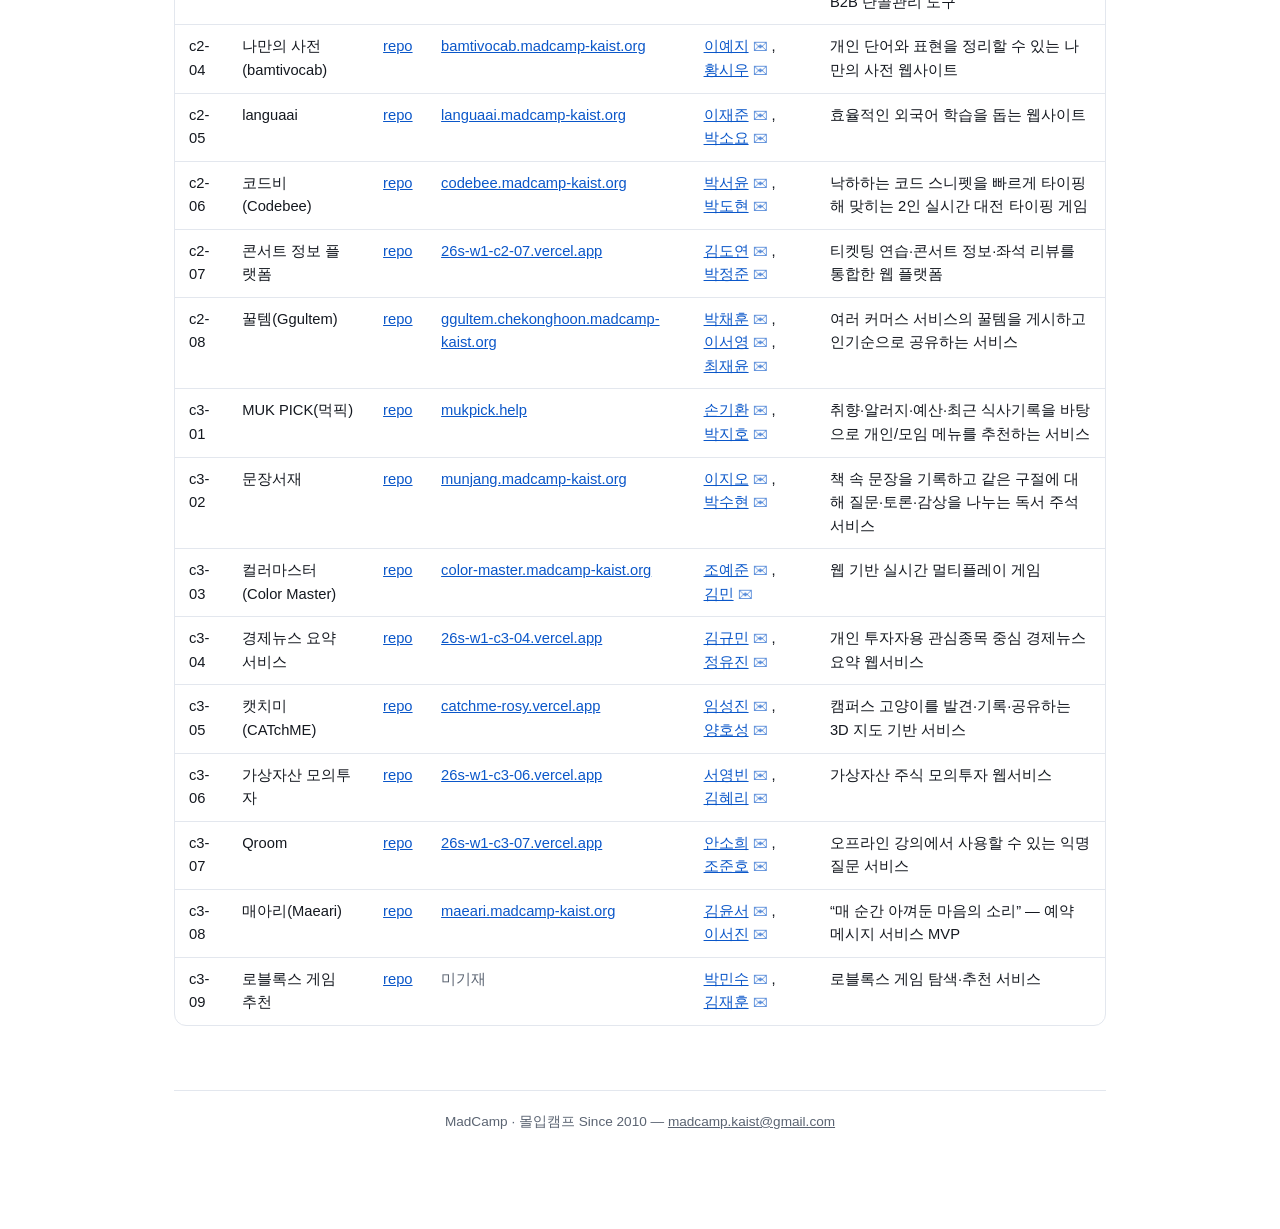
==== commit 594a6137: "feat: add Week 2 archive page, mark Week 3 in progress Week 2 covers 공통과제 II (실시간 인터랙션 / LLM Wrapper" ====
--- a/archive/2026-summer/week1/index.html
+++ b/archive/2026-summer/week1/index.html
@@ -10,7 +10,7 @@
 <body>
 <div class="wrap">
 
-<p class="crumb"><a href="../../../">← MadCamp Home</a></p>
+<p class="crumb"><a href="../../../">← Home</a></p>
 
 <header class="hero" style="padding-top:8px;">
   <h1>2026 Summer · Week 1</h1>
@@ -22,7 +22,7 @@
   <span><strong>참여 팀</strong> 24개 팀</span>
 </div>
 
-<p>1주차에는 총 24개 팀이 웹 기반 서비스를 개발했습니다. 각 팀은 기획, 구현, 배포까지 진행했으며, 아래 표에서 프로젝트별 repository와 서비스 링크를 확인할 수 있습니다.</p>
+<p>1주차 목표는 공통 과제를 함께 수행하며 웹 개발의 전체 흐름을 빠르게 익히고 협업에 적응하는 것이었습니다. 각 팀은 기획안, 기능 명세서, IA 및 화면 설계서, DB 스키마, API 문서, 배포 결과물, 회고 문서까지 — 기획부터 배포까지 완료된 웹 서비스와 관련 문서 일체를 산출물로 제출했습니다. 아래 표에서 프로젝트별 repository와 서비스 링크를 확인할 수 있습니다.</p>
 
 <h2>금주의 픽</h2>
 <div class="table-scroll">
@@ -145,13 +145,6 @@
 </table>
 </div>
 
-<h2>참고</h2>
-<ul class="notes">
-<li>참여자는 참가자 등록 명단과 각 repository README의 팀원표를 기준으로 정리했습니다.</li>
-<li>서버 링크의 &ldquo;미기재&rdquo;는 README와 repository homepage 필드 모두에서 배포 URL을 확인할 수 없는 경우를 의미합니다.</li>
-<li>이메일은 참가자 등록 명단 기준이며, 캠프 종료 후 개인정보 보호를 위해 필요 시 비공개 전환을 검토합니다.</li>
-</ul>
-
 <footer>
   MadCamp · 몰입캠프 Since 2010 — <a href="mailto:madcamp.kaist@gmail.com">madcamp.kaist@gmail.com</a>
 </footer>
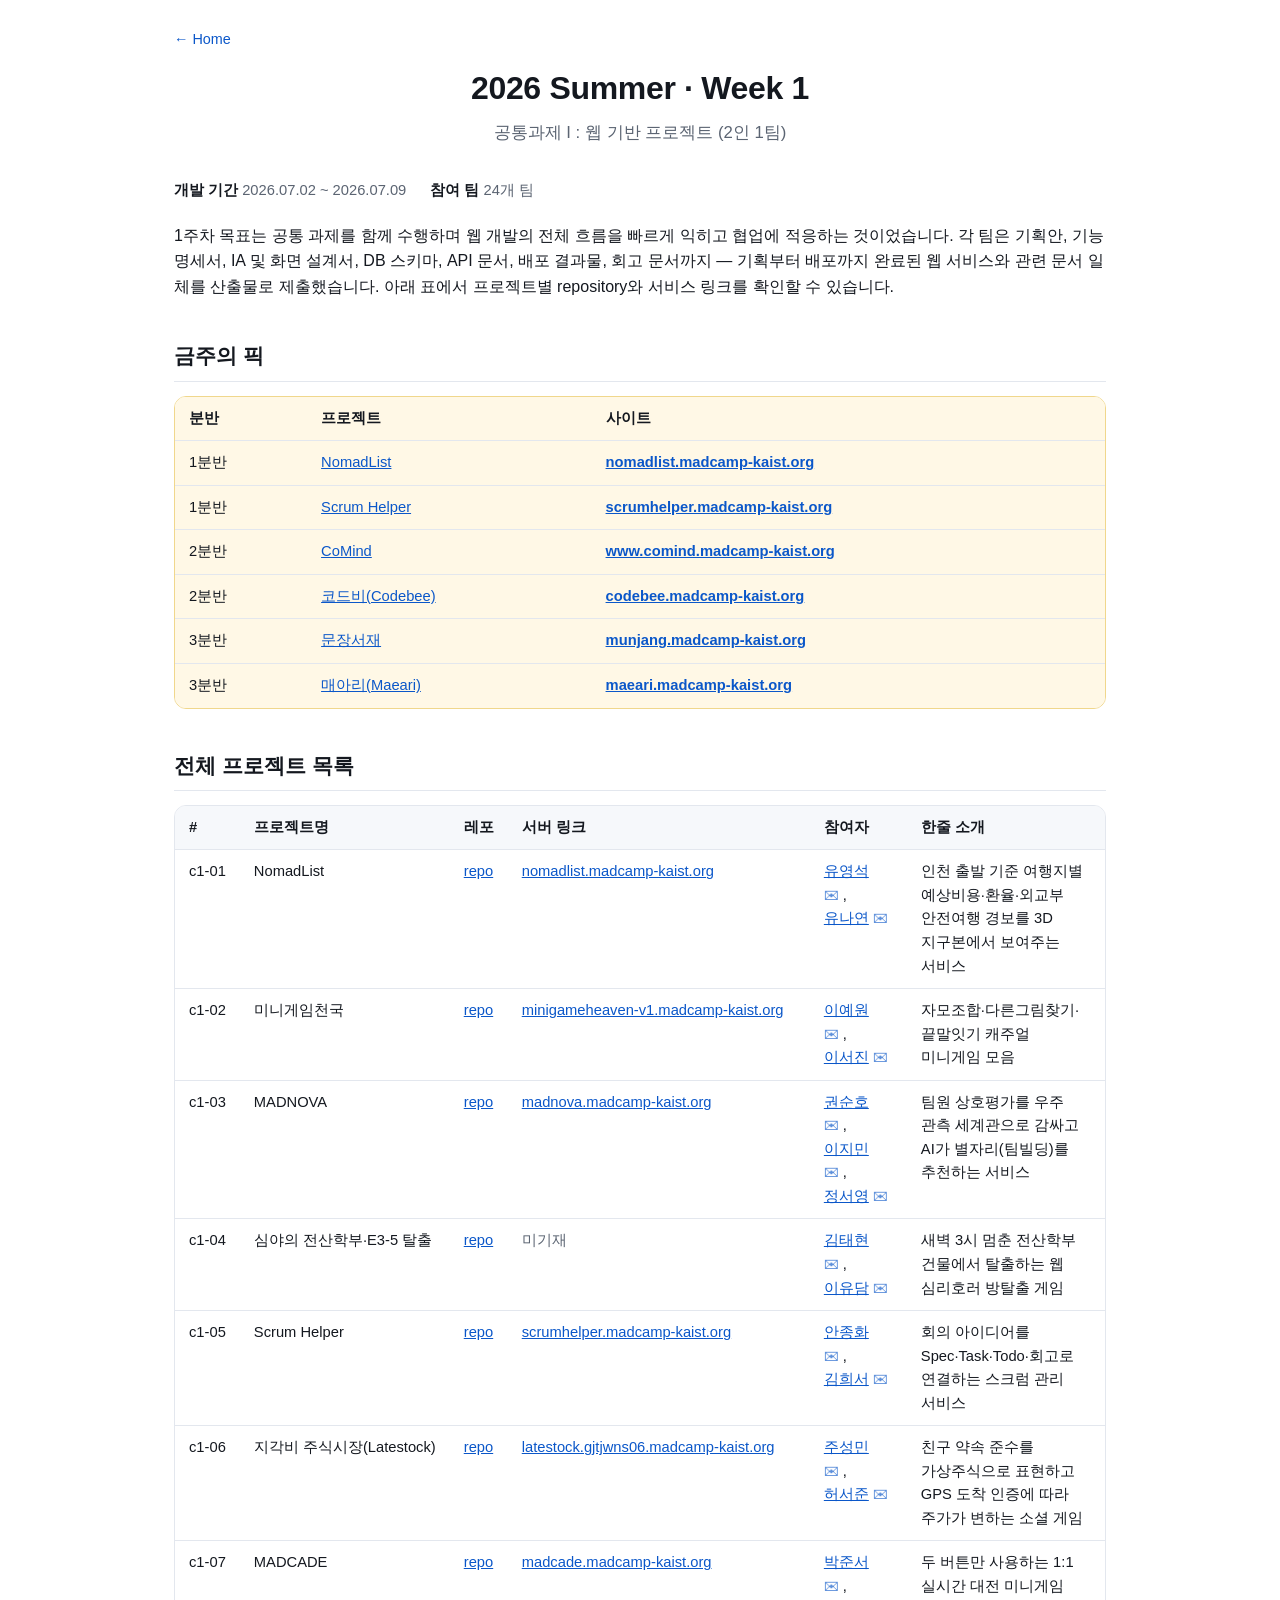
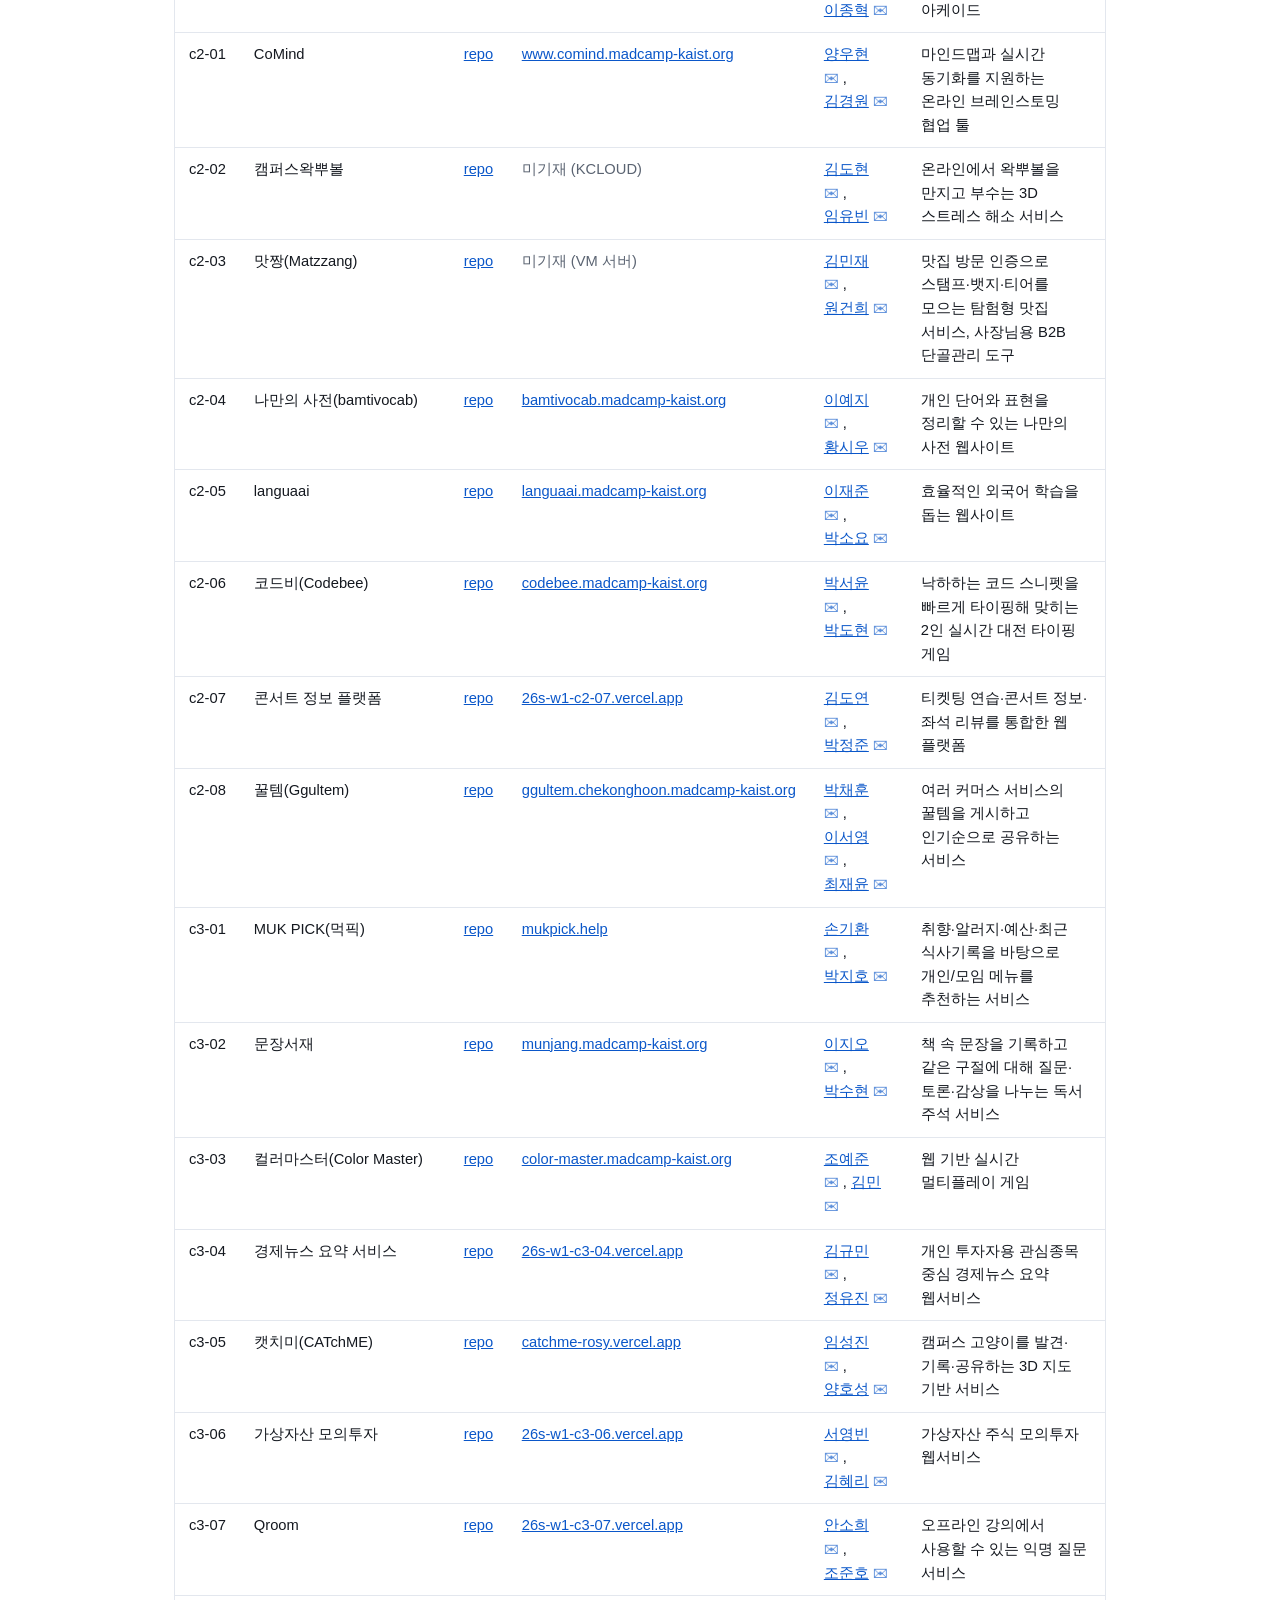
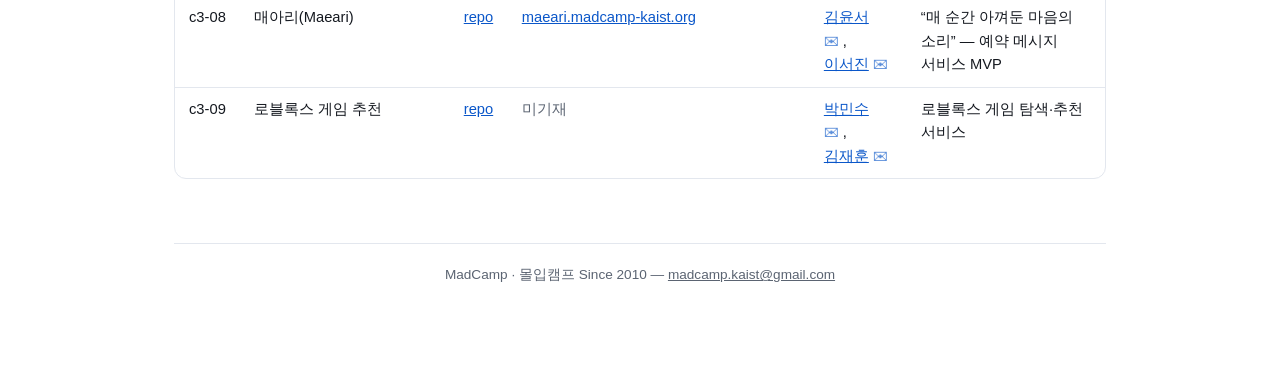
==== commit 7a041d24: "Add Week 3 archive, fix Week 1 pick anchors - Week 3: full 15-team project list, member emails, and " ====
--- a/archive/2026-summer/week1/index.html
+++ b/archive/2026-summer/week1/index.html
@@ -5,7 +5,9 @@
 <meta name="viewport" content="width=device-width, initial-scale=1" />
 <title>2026 Summer · Week 1 — MadCamp Archive</title>
 <meta name="description" content="MadCamp 2026 여름학기 1주차 프로젝트 아카이브: 24개 팀 레포, 배포 링크, 참여자, 소개" />
+<link rel="icon" type="image/png" href="../../../assets/favicon.png" />
 <link rel="stylesheet" href="../../../assets/style.css" />
+<script src="../../../assets/site.js" defer></script>
 </head>
 <body>
 <div class="wrap">
@@ -29,12 +31,12 @@
 <table class="picks">
 <thead><tr><th>분반</th><th>프로젝트</th><th>사이트</th></tr></thead>
 <tbody>
-<tr><td>1분반</td><td><a href="https://github.com/madcamp-official/26s-w1-c1-01">NomadList</a></td><td><a href="https://nomadlist.madcamp-kaist.org">nomadlist.madcamp-kaist.org</a></td></tr>
-<tr><td>1분반</td><td><a href="https://github.com/madcamp-official/26s-w1-c1-05">Scrum Helper</a></td><td><a href="https://scrumhelper.madcamp-kaist.org">scrumhelper.madcamp-kaist.org</a></td></tr>
-<tr><td>2분반</td><td><a href="https://github.com/madcamp-official/26s-w1-c2-01">CoMind</a></td><td><a href="https://www.comind.madcamp-kaist.org">www.comind.madcamp-kaist.org</a></td></tr>
-<tr><td>2분반</td><td><a href="https://github.com/madcamp-official/26s-w1-c2-06">코드비(Codebee)</a></td><td><a href="https://codebee.madcamp-kaist.org">codebee.madcamp-kaist.org</a></td></tr>
-<tr><td>3분반</td><td><a href="https://github.com/madcamp-official/26s-w1-c3-02">문장서재</a></td><td><a href="https://munjang.madcamp-kaist.org">munjang.madcamp-kaist.org</a></td></tr>
-<tr><td>3분반</td><td><a href="https://github.com/madcamp-official/26s-w1-c3-08">매아리(Maeari)</a></td><td><a href="https://maeari.madcamp-kaist.org">maeari.madcamp-kaist.org</a></td></tr>
+<tr><td>1분반</td><td><a href="#c1-01">NomadList</a></td><td><a href="https://nomadlist.madcamp-kaist.org">nomadlist.madcamp-kaist.org</a></td></tr>
+<tr><td>1분반</td><td><a href="#c1-05">Scrum Helper</a></td><td><a href="https://scrumhelper.madcamp-kaist.org">scrumhelper.madcamp-kaist.org</a></td></tr>
+<tr><td>2분반</td><td><a href="#c2-01">CoMind</a></td><td><a href="https://www.comind.madcamp-kaist.org">www.comind.madcamp-kaist.org</a></td></tr>
+<tr><td>2분반</td><td><a href="#c2-06">코드비(Codebee)</a></td><td><a href="https://codebee.madcamp-kaist.org">codebee.madcamp-kaist.org</a></td></tr>
+<tr><td>3분반</td><td><a href="#c3-02">문장서재</a></td><td><a href="https://munjang.madcamp-kaist.org">munjang.madcamp-kaist.org</a></td></tr>
+<tr><td>3분반</td><td><a href="#c3-08">매아리(Maeari)</a></td><td><a href="https://maeari.madcamp-kaist.org">maeari.madcamp-kaist.org</a></td></tr>
 </tbody>
 </table>
 </div>
@@ -45,99 +47,99 @@
 <thead><tr><th>#</th><th>프로젝트명</th><th>레포</th><th>서버 링크</th><th>참여자</th><th>한줄 소개</th></tr></thead>
 <tbody>
 
-<tr><td>c1-01</td><td>NomadList</td><td><a href="https://github.com/madcamp-official/26s-w1-c1-01">repo</a></td><td><a href="https://nomadlist.madcamp-kaist.org">nomadlist.madcamp-kaist.org</a></td>
+<tr id="c1-01"><td>c1-01</td><td>NomadList</td><td><a href="https://github.com/madcamp-official/26s-w1-c1-01">repo</a></td><td><a href="https://nomadlist.madcamp-kaist.org">nomadlist.madcamp-kaist.org</a></td>
 <td class="people"><a href="https://github.com/yskstuff">유영석</a><a class="mail" href="mailto:yskstuff@kaist.ac.kr">✉</a>, <a href="https://github.com/yxxnxyxxn">유나연</a><a class="mail" href="mailto:y0xnxyx0n@gmail.com">✉</a></td>
 <td>인천 출발 기준 여행지별 예상비용·환율·외교부 안전여행 경보를 3D 지구본에서 보여주는 서비스</td></tr>
 
-<tr><td>c1-02</td><td>미니게임천국</td><td><a href="https://github.com/madcamp-official/26s-w1-c1-02">repo</a></td><td><a href="https://minigameheaven-v1.madcamp-kaist.org">minigameheaven-v1.madcamp-kaist.org</a></td>
+<tr id="c1-02"><td>c1-02</td><td>미니게임천국</td><td><a href="https://github.com/madcamp-official/26s-w1-c1-02">repo</a></td><td><a href="https://minigameheaven-v1.madcamp-kaist.org">minigameheaven-v1.madcamp-kaist.org</a></td>
 <td class="people"><a href="https://github.com/ywlee1127">이예원</a><a class="mail" href="mailto:ywlovejk1127@naver.com">✉</a>, <a href="https://github.com/seojinnlee">이서진</a><a class="mail" href="mailto:leeseojin28@naver.com">✉</a></td>
 <td>자모조합·다른그림찾기·끝말잇기 캐주얼 미니게임 모음</td></tr>
 
-<tr><td>c1-03</td><td>MADNOVA</td><td><a href="https://github.com/madcamp-official/26s-w1-c1-03">repo</a></td><td><a href="https://madnova.madcamp-kaist.org">madnova.madcamp-kaist.org</a></td>
+<tr id="c1-03"><td>c1-03</td><td>MADNOVA</td><td><a href="https://github.com/madcamp-official/26s-w1-c1-03">repo</a></td><td><a href="https://madnova.madcamp-kaist.org">madnova.madcamp-kaist.org</a></td>
 <td class="people"><a href="https://github.com/rth934">권순호</a><a class="mail" href="mailto:rnjstnsgh0524@gmail.com">✉</a>, <a href="https://github.com/ljm030206">이지민</a><a class="mail" href="mailto:ljm030206@kaist.ac.kr">✉</a>, <a href="https://github.com/seooyy">정서영</a><a class="mail" href="mailto:seoyoung040124@naver.com">✉</a></td>
 <td>팀원 상호평가를 우주 관측 세계관으로 감싸고 AI가 별자리(팀빌딩)를 추천하는 서비스</td></tr>
 
-<tr><td>c1-04</td><td>심야의 전산학부·E3-5 탈출</td><td><a href="https://github.com/madcamp-official/26s-w1-c1-04">repo</a></td><td class="muted">미기재</td>
+<tr id="c1-04"><td>c1-04</td><td>심야의 전산학부·E3-5 탈출</td><td><a href="https://github.com/madcamp-official/26s-w1-c1-04">repo</a></td><td class="muted">미기재</td>
 <td class="people"><a href="https://github.com/terry2549">김태현</a><a class="mail" href="mailto:terry2549@kaist.ac.kr">✉</a>, <a href="https://github.com/omok00">이유담</a><a class="mail" href="mailto:yudam3825@gmail.com">✉</a></td>
 <td>새벽 3시 멈춘 전산학부 건물에서 탈출하는 웹 심리호러 방탈출 게임</td></tr>
 
-<tr><td>c1-05</td><td>Scrum Helper</td><td><a href="https://github.com/madcamp-official/26s-w1-c1-05">repo</a></td><td><a href="https://scrumhelper.madcamp-kaist.org">scrumhelper.madcamp-kaist.org</a></td>
+<tr id="c1-05"><td>c1-05</td><td>Scrum Helper</td><td><a href="https://github.com/madcamp-official/26s-w1-c1-05">repo</a></td><td><a href="https://scrumhelper.madcamp-kaist.org">scrumhelper.madcamp-kaist.org</a></td>
 <td class="people"><a href="https://github.com/anjonghwa0">안종화</a><a class="mail" href="mailto:anjonghwa@kaist.ac.kr">✉</a>, <a href="https://github.com/grace0068">김희서</a><a class="mail" href="mailto:graceheeseo@gmail.com">✉</a></td>
 <td>회의 아이디어를 Spec·Task·Todo·회고로 연결하는 스크럼 관리 서비스</td></tr>
 
-<tr><td>c1-06</td><td>지각비 주식시장(Latestock)</td><td><a href="https://github.com/madcamp-official/26s-w1-c1-06">repo</a></td><td><a href="https://latestock.gjtjwns06.madcamp-kaist.org">latestock.gjtjwns06.madcamp-kaist.org</a></td>
+<tr id="c1-06"><td>c1-06</td><td>지각비 주식시장(Latestock)</td><td><a href="https://github.com/madcamp-official/26s-w1-c1-06">repo</a></td><td><a href="https://latestock.gjtjwns06.madcamp-kaist.org">latestock.gjtjwns06.madcamp-kaist.org</a></td>
 <td class="people"><a href="https://github.com/iconflorinity">주성민</a><a class="mail" href="mailto:iconflorinity@kaist.ac.kr">✉</a>, <a href="https://github.com/gjtjwns06-ui">허서준</a><a class="mail" href="mailto:gjtjwns06@gmail.com">✉</a></td>
 <td>친구 약속 준수를 가상주식으로 표현하고 GPS 도착 인증에 따라 주가가 변하는 소셜 게임</td></tr>
 
-<tr><td>c1-07</td><td>MADCADE</td><td><a href="https://github.com/madcamp-official/26s-w1-c1-07">repo</a></td><td><a href="https://madcade.madcamp-kaist.org">madcade.madcamp-kaist.org</a></td>
+<tr id="c1-07"><td>c1-07</td><td>MADCADE</td><td><a href="https://github.com/madcamp-official/26s-w1-c1-07">repo</a></td><td><a href="https://madcade.madcamp-kaist.org">madcade.madcamp-kaist.org</a></td>
 <td class="people"><a href="https://github.com/bjsbest">박준서</a><a class="mail" href="mailto:bjsbest0326@gmail.com">✉</a>, <a href="https://github.com/jonghklee">이종혁</a><a class="mail" href="mailto:jonghklee@naver.com">✉</a></td>
 <td>두 버튼만 사용하는 1:1 실시간 대전 미니게임 아케이드</td></tr>
 
-<tr><td>c2-01</td><td>CoMind</td><td><a href="https://github.com/madcamp-official/26s-w1-c2-01">repo</a></td><td><a href="https://www.comind.madcamp-kaist.org">www.comind.madcamp-kaist.org</a></td>
+<tr id="c2-01"><td>c2-01</td><td>CoMind</td><td><a href="https://github.com/madcamp-official/26s-w1-c2-01">repo</a></td><td><a href="https://www.comind.madcamp-kaist.org">www.comind.madcamp-kaist.org</a></td>
 <td class="people"><a href="https://github.com/hyun020215">양우현</a><a class="mail" href="mailto:hyun020215@kaist.ac.kr">✉</a>, <a href="https://github.com/kkw610">김경원</a><a class="mail" href="mailto:kkw61976@gmail.com">✉</a></td>
 <td>마인드맵과 실시간 동기화를 지원하는 온라인 브레인스토밍 협업 툴</td></tr>
 
-<tr><td>c2-02</td><td>캠퍼스왁뿌볼</td><td><a href="https://github.com/madcamp-official/26s-w1-c2-02">repo</a></td><td class="muted">미기재 (KCLOUD)</td>
+<tr id="c2-02"><td>c2-02</td><td>캠퍼스왁뿌볼</td><td><a href="https://github.com/madcamp-official/26s-w1-c2-02">repo</a></td><td class="muted">미기재 (KCLOUD)</td>
 <td class="people"><a href="https://github.com/KimDoDohyeon">김도현</a><a class="mail" href="mailto:dh0802172839@kaist.ac.kr">✉</a>, <a href="https://github.com/lunar-yoobin">임유빈</a><a class="mail" href="mailto:angla2002@snu.ac.kr">✉</a></td>
 <td>온라인에서 왁뿌볼을 만지고 부수는 3D 스트레스 해소 서비스</td></tr>
 
-<tr><td>c2-03</td><td>맛짱(Matzzang)</td><td><a href="https://github.com/madcamp-official/26s-w1-c2-03">repo</a></td><td class="muted">미기재 (VM 서버)</td>
+<tr id="c2-03"><td>c2-03</td><td>맛짱(Matzzang)</td><td><a href="https://github.com/madcamp-official/26s-w1-c2-03">repo</a></td><td class="muted">미기재 (VM 서버)</td>
 <td class="people"><a href="https://github.com/Kminj2296">김민재</a><a class="mail" href="mailto:mjkim2296@unist.ac.kr">✉</a>, <a href="https://github.com/wongunhui0514">원건희</a><a class="mail" href="mailto:for20wgh0514@kaist.ac.kr">✉</a></td>
 <td>맛집 방문 인증으로 스탬프·뱃지·티어를 모으는 탐험형 맛집 서비스, 사장님용 B2B 단골관리 도구</td></tr>
 
-<tr><td>c2-04</td><td>나만의 사전(bamtivocab)</td><td><a href="https://github.com/madcamp-official/26s-w1-c2-04">repo</a></td><td><a href="https://bamtivocab.madcamp-kaist.org">bamtivocab.madcamp-kaist.org</a></td>
+<tr id="c2-04"><td>c2-04</td><td>나만의 사전(bamtivocab)</td><td><a href="https://github.com/madcamp-official/26s-w1-c2-04">repo</a></td><td><a href="https://bamtivocab.madcamp-kaist.org">bamtivocab.madcamp-kaist.org</a></td>
 <td class="people"><a href="https://github.com/yeochi369">이예지</a><a class="mail" href="mailto:yeochi369@kaist.ac.kr">✉</a>, <a href="https://github.com/ssiuuuuuu">황시우</a><a class="mail" href="mailto:hwangshiwoo1@naver.com">✉</a></td>
 <td>개인 단어와 표현을 정리할 수 있는 나만의 사전 웹사이트</td></tr>
 
-<tr><td>c2-05</td><td>languaai</td><td><a href="https://github.com/madcamp-official/26s-w1-c2-05">repo</a></td><td><a href="https://languaai.madcamp-kaist.org">languaai.madcamp-kaist.org</a></td>
+<tr id="c2-05"><td>c2-05</td><td>languaai</td><td><a href="https://github.com/madcamp-official/26s-w1-c2-05">repo</a></td><td><a href="https://languaai.madcamp-kaist.org">languaai.madcamp-kaist.org</a></td>
 <td class="people"><a href="https://github.com/dannyiscard">이재준</a><a class="mail" href="mailto:danny020514@kaist.ac.kr">✉</a>, <a href="https://github.com/oyossss">박소요</a><a class="mail" href="mailto:parksoyo134@sookmyung.ac.kr">✉</a></td>
 <td>효율적인 외국어 학습을 돕는 웹사이트</td></tr>
 
-<tr><td>c2-06</td><td>코드비(Codebee)</td><td><a href="https://github.com/madcamp-official/26s-w1-c2-06">repo</a></td><td><a href="https://codebee.madcamp-kaist.org">codebee.madcamp-kaist.org</a></td>
+<tr id="c2-06"><td>c2-06</td><td>코드비(Codebee)</td><td><a href="https://github.com/madcamp-official/26s-w1-c2-06">repo</a></td><td><a href="https://codebee.madcamp-kaist.org">codebee.madcamp-kaist.org</a></td>
 <td class="people"><a href="https://github.com/banunas">박서윤</a><a class="mail" href="mailto:seoyoon1@ewha.ac.kr">✉</a>, <a href="https://github.com/dotori235">박도현</a><a class="mail" href="mailto:pdohyun4307@gmail.com">✉</a></td>
 <td>낙하하는 코드 스니펫을 빠르게 타이핑해 맞히는 2인 실시간 대전 타이핑 게임</td></tr>
 
-<tr><td>c2-07</td><td>콘서트 정보 플랫폼</td><td><a href="https://github.com/madcamp-official/26s-w1-c2-07">repo</a></td><td><a href="https://26s-w1-c2-07.vercel.app">26s-w1-c2-07.vercel.app</a></td>
+<tr id="c2-07"><td>c2-07</td><td>콘서트 정보 플랫폼</td><td><a href="https://github.com/madcamp-official/26s-w1-c2-07">repo</a></td><td><a href="https://26s-w1-c2-07.vercel.app">26s-w1-c2-07.vercel.app</a></td>
 <td class="people"><a href="https://github.com/doyeonid">김도연</a><a class="mail" href="mailto:doyeon05@hanyang.ac.kr">✉</a>, <a href="https://github.com/jungjun0708">박정준</a><a class="mail" href="mailto:jungjun0708@g.skku.edu">✉</a></td>
 <td>티켓팅 연습·콘서트 정보·좌석 리뷰를 통합한 웹 플랫폼</td></tr>
 
-<tr><td>c2-08</td><td>꿀템(Ggultem)</td><td><a href="https://github.com/madcamp-official/26s-w1-c2-08">repo</a></td><td><a href="https://ggultem.chekonghoon.madcamp-kaist.org">ggultem.chekonghoon.madcamp-kaist.org</a></td>
+<tr id="c2-08"><td>c2-08</td><td>꿀템(Ggultem)</td><td><a href="https://github.com/madcamp-official/26s-w1-c2-08">repo</a></td><td><a href="https://ggultem.chekonghoon.madcamp-kaist.org">ggultem.chekonghoon.madcamp-kaist.org</a></td>
 <td class="people"><a href="https://github.com/chek737">박채훈</a><a class="mail" href="mailto:chekonghoon@gmail.com">✉</a>, <a href="https://github.com/sksy930">이서영</a><a class="mail" href="mailto:sy951020@gmail.com">✉</a>, <a href="https://github.com/Jaeyun-18">최재윤</a><a class="mail" href="mailto:yun031122@kaist.ac.kr">✉</a></td>
 <td>여러 커머스 서비스의 꿀템을 게시하고 인기순으로 공유하는 서비스</td></tr>
 
-<tr><td>c3-01</td><td>MUK PICK(먹픽)</td><td><a href="https://github.com/madcamp-official/26s-w1-c3-01">repo</a></td><td><a href="https://www.mukpick.help">mukpick.help</a></td>
+<tr id="c3-01"><td>c3-01</td><td>MUK PICK(먹픽)</td><td><a href="https://github.com/madcamp-official/26s-w1-c3-01">repo</a></td><td><a href="https://www.mukpick.help">mukpick.help</a></td>
 <td class="people"><a href="https://github.com/Kihwan819">손기환</a><a class="mail" href="mailto:skh4535@kaist.ac.kr">✉</a>, <a href="https://github.com/batiger00">박지호</a><a class="mail" href="mailto:batiger00@unist.ac.kr">✉</a></td>
 <td>취향·알러지·예산·최근 식사기록을 바탕으로 개인/모임 메뉴를 추천하는 서비스</td></tr>
 
-<tr><td>c3-02</td><td>문장서재</td><td><a href="https://github.com/madcamp-official/26s-w1-c3-02">repo</a></td><td><a href="https://munjang.madcamp-kaist.org">munjang.madcamp-kaist.org</a></td>
+<tr id="c3-02"><td>c3-02</td><td>문장서재</td><td><a href="https://github.com/madcamp-official/26s-w1-c3-02">repo</a></td><td><a href="https://munjang.madcamp-kaist.org">munjang.madcamp-kaist.org</a></td>
 <td class="people"><a href="https://github.com/easy0131">이지오</a><a class="mail" href="mailto:easy_o@kaist.ac.kr">✉</a>, <a href="https://github.com/suh1088">박수현</a><a class="mail" href="mailto:suh1088@naver.com">✉</a></td>
 <td>책 속 문장을 기록하고 같은 구절에 대해 질문·토론·감상을 나누는 독서 주석 서비스</td></tr>
 
-<tr><td>c3-03</td><td>컬러마스터(Color Master)</td><td><a href="https://github.com/madcamp-official/26s-w1-c3-03">repo</a></td><td><a href="https://color-master.madcamp-kaist.org">color-master.madcamp-kaist.org</a></td>
+<tr id="c3-03"><td>c3-03</td><td>컬러마스터(Color Master)</td><td><a href="https://github.com/madcamp-official/26s-w1-c3-03">repo</a></td><td><a href="https://color-master.madcamp-kaist.org">color-master.madcamp-kaist.org</a></td>
 <td class="people"><a href="https://github.com/jossi-jossi">조예준</a><a class="mail" href="mailto:yjc030627@kaist.ac.kr">✉</a>, <a href="https://github.com/7immin">김민</a><a class="mail" href="mailto:rlaals19@ewha.ac.kr">✉</a></td>
 <td>웹 기반 실시간 멀티플레이 게임</td></tr>
 
-<tr><td>c3-04</td><td>경제뉴스 요약 서비스</td><td><a href="https://github.com/madcamp-official/26s-w1-c3-04">repo</a></td><td><a href="https://26s-w1-c3-04.vercel.app">26s-w1-c3-04.vercel.app</a></td>
+<tr id="c3-04"><td>c3-04</td><td>경제뉴스 요약 서비스</td><td><a href="https://github.com/madcamp-official/26s-w1-c3-04">repo</a></td><td><a href="https://26s-w1-c3-04.vercel.app">26s-w1-c3-04.vercel.app</a></td>
 <td class="people"><a href="https://github.com/rbalskim">김규민</a><a class="mail" href="mailto:gyumin3789@gmail.com">✉</a>, <a href="https://github.com/yujin923">정유진</a><a class="mail" href="mailto:ekdtlsdmssnrn@naver.com">✉</a></td>
 <td>개인 투자자용 관심종목 중심 경제뉴스 요약 웹서비스</td></tr>
 
-<tr><td>c3-05</td><td>캣치미(CATchME)</td><td><a href="https://github.com/madcamp-official/26s-w1-c3-05">repo</a></td><td><a href="https://catchme-rosy.vercel.app">catchme-rosy.vercel.app</a></td>
+<tr id="c3-05"><td>c3-05</td><td>캣치미(CATchME)</td><td><a href="https://github.com/madcamp-official/26s-w1-c3-05">repo</a></td><td><a href="https://catchme-rosy.vercel.app">catchme-rosy.vercel.app</a></td>
 <td class="people"><a href="https://github.com/nounmoumn">임성진</a><a class="mail" href="mailto:limsj289714@gmail.com">✉</a>, <a href="https://github.com/hoseong02">양호성</a><a class="mail" href="mailto:yhs0405@kaist.ac.kr">✉</a></td>
 <td>캠퍼스 고양이를 발견·기록·공유하는 3D 지도 기반 서비스</td></tr>
 
-<tr><td>c3-06</td><td>가상자산 모의투자</td><td><a href="https://github.com/madcamp-official/26s-w1-c3-06">repo</a></td><td><a href="https://26s-w1-c3-06.vercel.app">26s-w1-c3-06.vercel.app</a></td>
+<tr id="c3-06"><td>c3-06</td><td>가상자산 모의투자</td><td><a href="https://github.com/madcamp-official/26s-w1-c3-06">repo</a></td><td><a href="https://26s-w1-c3-06.vercel.app">26s-w1-c3-06.vercel.app</a></td>
 <td class="people"><a href="https://github.com/izayoieosd">서영빈</a><a class="mail" href="mailto:emissary@kaist.ac.kr">✉</a>, <a href="https://github.com/ireyhye">김혜리</a><a class="mail" href="mailto:hrbelle@gmail.com">✉</a></td>
 <td>가상자산 주식 모의투자 웹서비스</td></tr>
 
-<tr><td>c3-07</td><td>Qroom</td><td><a href="https://github.com/madcamp-official/26s-w1-c3-07">repo</a></td><td><a href="https://26s-w1-c3-07.vercel.app">26s-w1-c3-07.vercel.app</a></td>
+<tr id="c3-07"><td>c3-07</td><td>Qroom</td><td><a href="https://github.com/madcamp-official/26s-w1-c3-07">repo</a></td><td><a href="https://26s-w1-c3-07.vercel.app">26s-w1-c3-07.vercel.app</a></td>
 <td class="people"><a href="https://github.com/soheean1370">안소희</a><a class="mail" href="mailto:soheean1370@gmail.com">✉</a>, <a href="https://github.com/milleion">조준호</a><a class="mail" href="mailto:junhojo@kaist.ac.kr">✉</a></td>
 <td>오프라인 강의에서 사용할 수 있는 익명 질문 서비스</td></tr>
 
-<tr><td>c3-08</td><td>매아리(Maeari)</td><td><a href="https://github.com/madcamp-official/26s-w1-c3-08">repo</a></td><td><a href="https://maeari.madcamp-kaist.org">maeari.madcamp-kaist.org</a></td>
+<tr id="c3-08"><td>c3-08</td><td>매아리(Maeari)</td><td><a href="https://github.com/madcamp-official/26s-w1-c3-08">repo</a></td><td><a href="https://maeari.madcamp-kaist.org">maeari.madcamp-kaist.org</a></td>
 <td class="people"><a href="https://github.com/westyoon">김윤서</a><a class="mail" href="mailto:yoonseo1130@naver.com">✉</a>, <a href="https://github.com/tjwls8912">이서진</a><a class="mail" href="mailto:tjwls8912@kaist.ac.kr">✉</a></td>
 <td>&ldquo;매 순간 아껴둔 마음의 소리&rdquo; — 예약 메시지 서비스 MVP</td></tr>
 
-<tr><td>c3-09</td><td>로블록스 게임 추천</td><td><a href="https://github.com/madcamp-official/26s-w1-c3-09">repo</a></td><td class="muted">미기재</td>
+<tr id="c3-09"><td>c3-09</td><td>로블록스 게임 추천</td><td><a href="https://github.com/madcamp-official/26s-w1-c3-09">repo</a></td><td class="muted">미기재</td>
 <td class="people"><a href="https://github.com/miinspp">박민수</a><a class="mail" href="mailto:qkralstn8332@hanyang.ac.kr">✉</a>, <a href="https://github.com/superloser030">김재훈</a><a class="mail" href="mailto:sunboy7594@gmail.com">✉</a></td>
 <td>로블록스 게임 탐색·추천 서비스</td></tr>
 
--- a/assets/style.css
+++ b/assets/style.css
@@ -203,6 +203,7 @@
   text-align: left;
   border-bottom: 1px solid var(--border);
   vertical-align: top;
+  word-break: keep-all;
 }
 
 th {
@@ -215,6 +216,10 @@
 
 tr:last-child td { border-bottom: none; }
 tr:hover td { background: var(--bg-elevated); }
+tr.flash td { background: var(--pick-bg); transition: background-color 1.6s ease; }
+td:first-child { white-space: nowrap; }
+td:nth-child(2) { white-space: nowrap; word-break: keep-all; }
+td:nth-child(3), td:nth-child(4) { white-space: nowrap; }
 
 table.picks td:nth-child(3) a {
   font-weight: 600;
@@ -252,3 +257,35 @@
   font-size: 0.85rem;
 }
 footer a { color: var(--text-muted); }
+
+@media (max-width: 640px) {
+  body { font-size: 15px; }
+
+  .wrap { padding: 0 14px 56px; }
+
+  .hero-card { padding: 20px 0 24px; }
+  .banner { max-width: 200px; }
+
+  header.hero { padding: 24px 0 4px; }
+  header.hero h1 { font-size: 1.5rem; }
+  header.hero p.tagline { font-size: 0.92rem; margin-bottom: 14px; }
+
+  .badges { gap: 6px; margin-bottom: 12px; }
+  .badge { font-size: 0.68rem; padding: 4px 10px; }
+
+  .nav-links { gap: 10px 16px; margin-bottom: 22px; font-size: 0.85rem; }
+
+  .crumb { margin: 18px 0 2px; }
+
+  h2 { font-size: 1.08rem; margin: 28px 0 10px; }
+  h3 { font-size: 0.98rem; margin: 20px 0 8px; }
+
+  .meta-row { gap: 10px 18px; font-size: 0.85rem; }
+
+  .table-scroll { -webkit-overflow-scrolling: touch; margin: 10px 0 6px; }
+
+  table { font-size: 0.82rem; min-width: 520px; }
+  th, td { padding: 8px 10px; }
+
+  footer { margin-top: 44px; font-size: 0.78rem; }
+}
